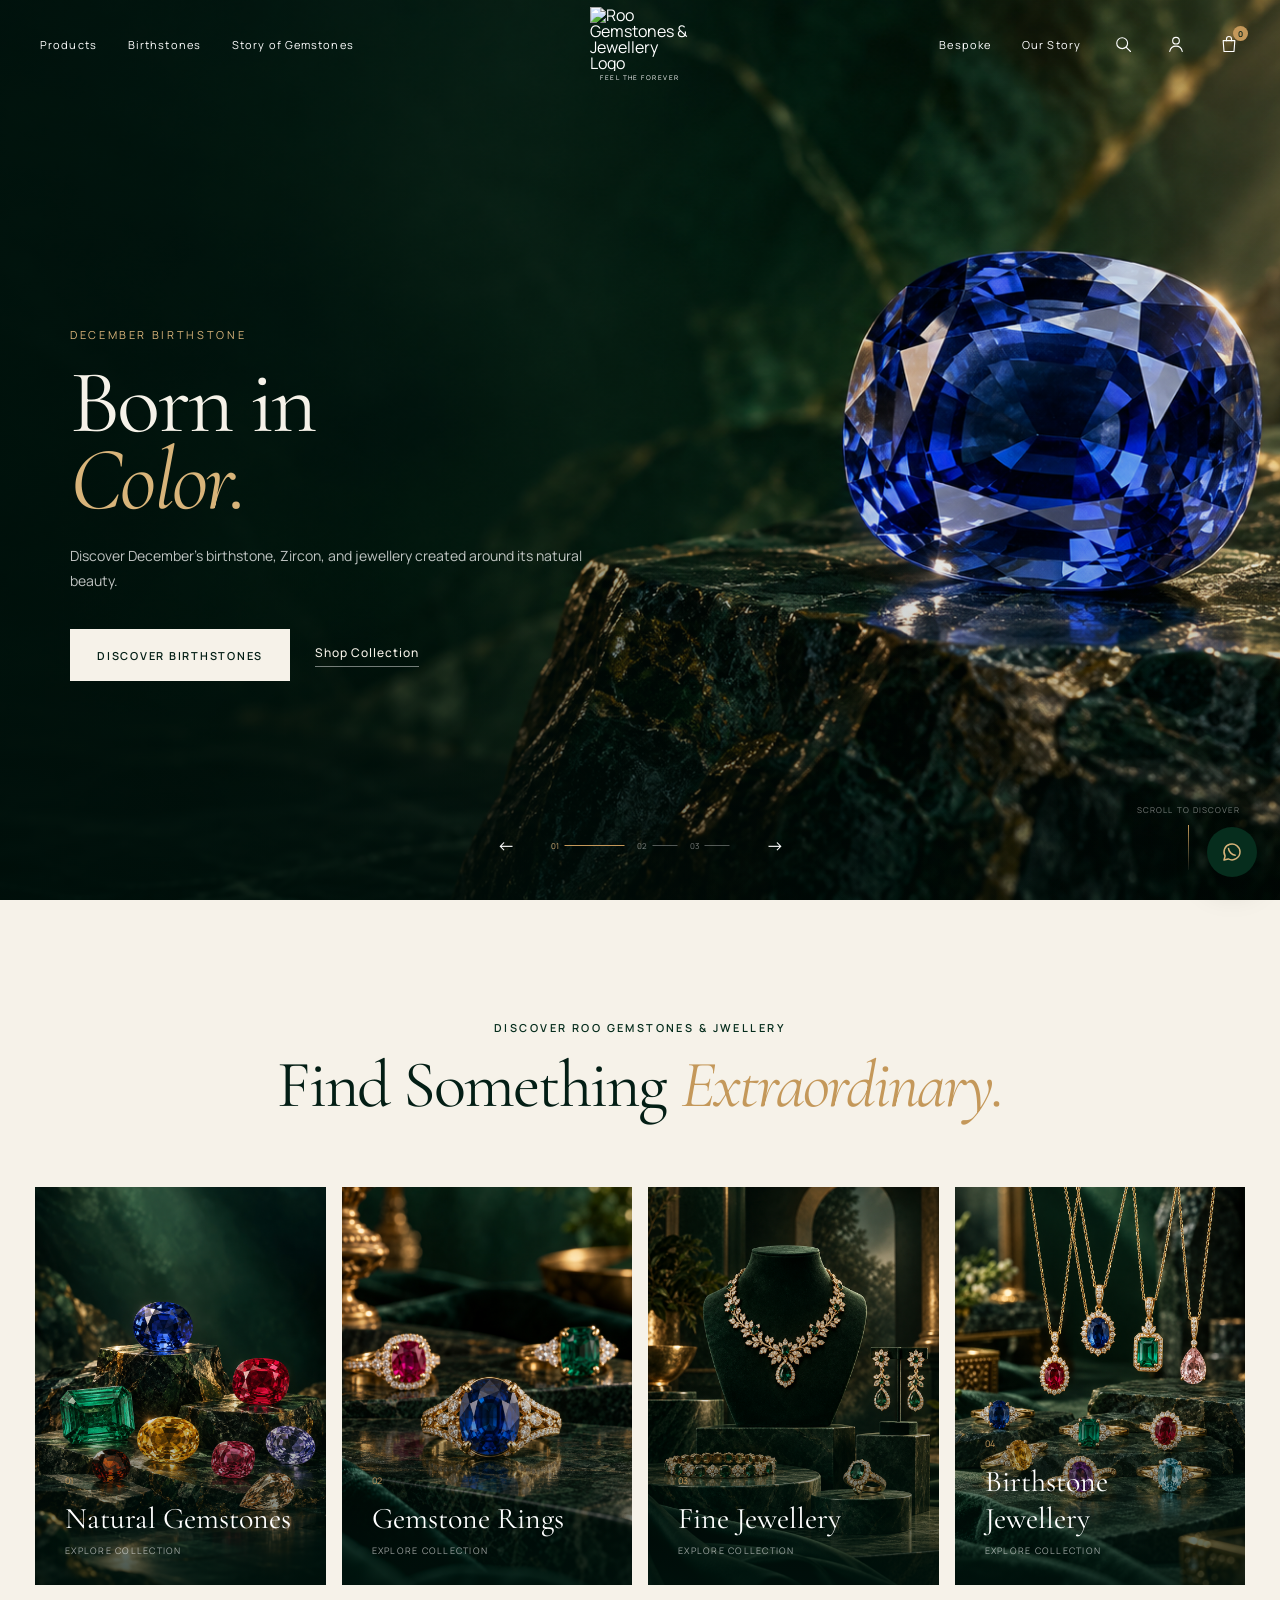
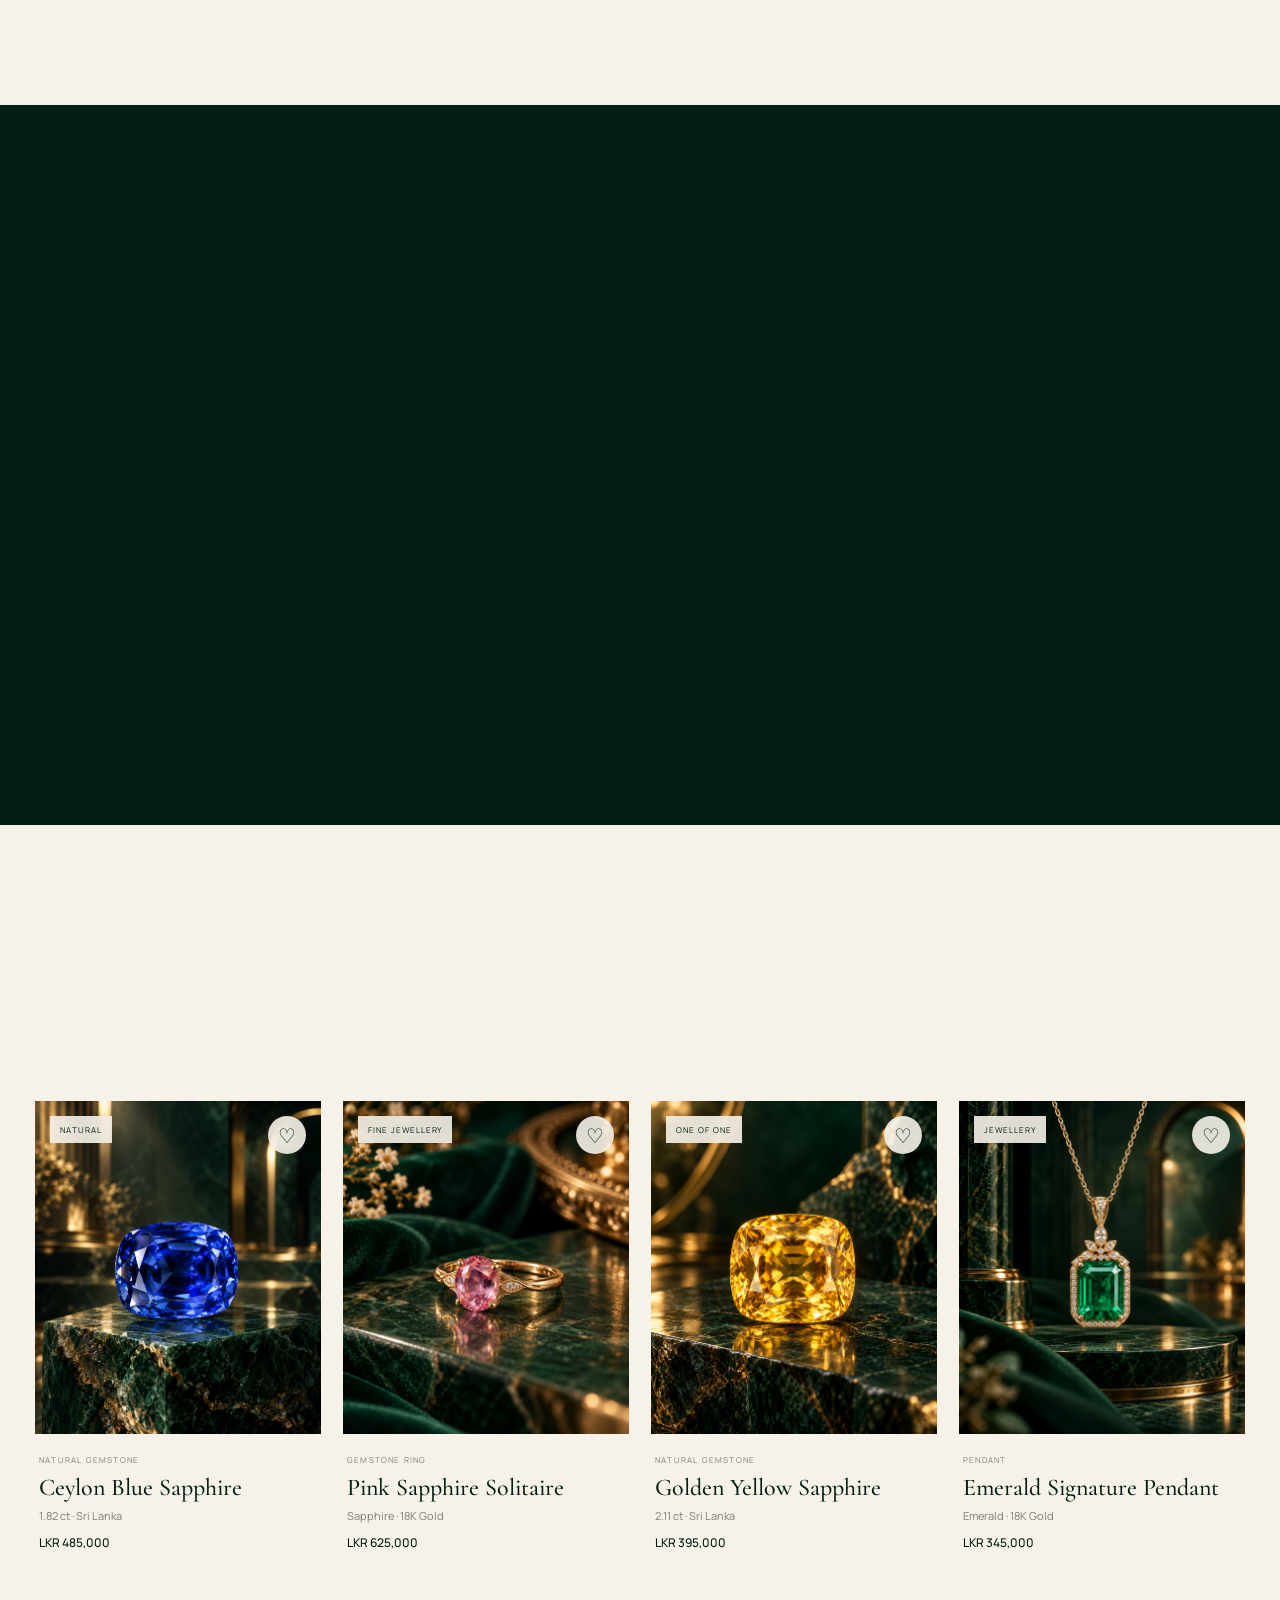
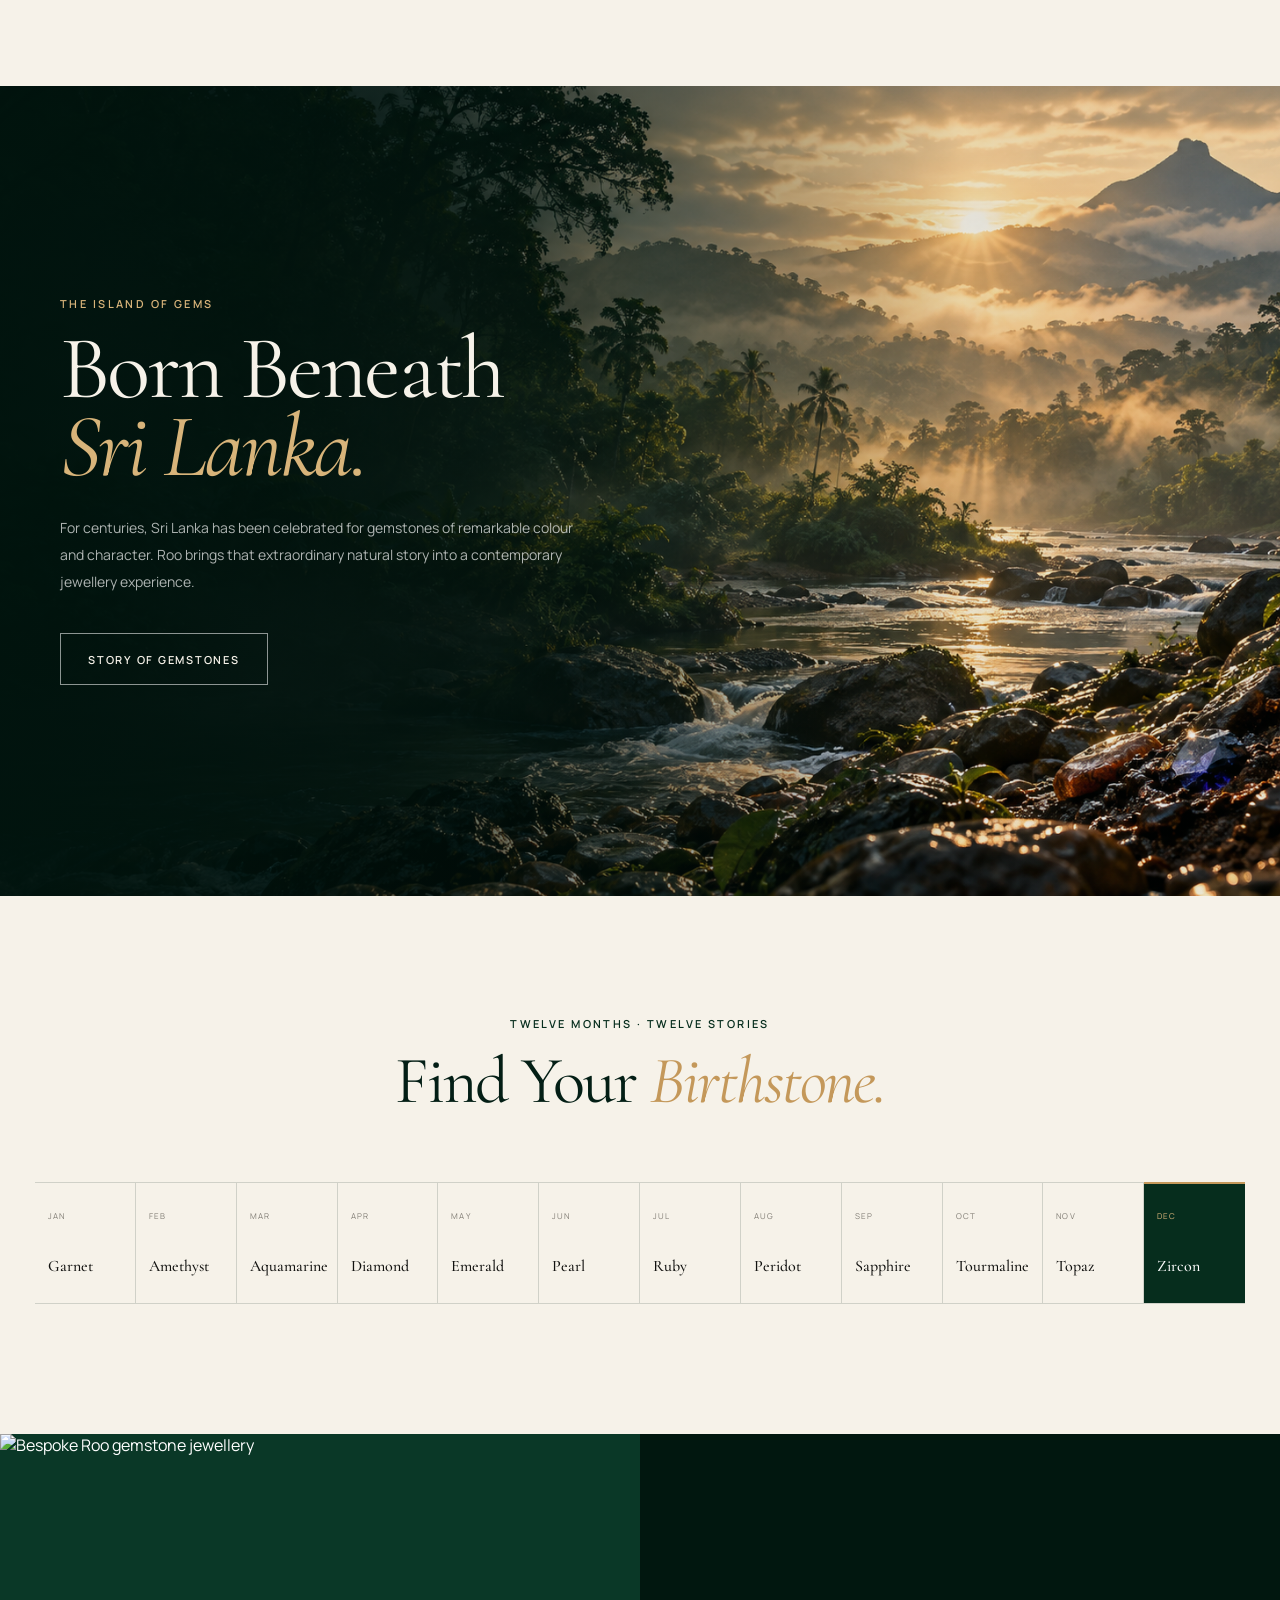
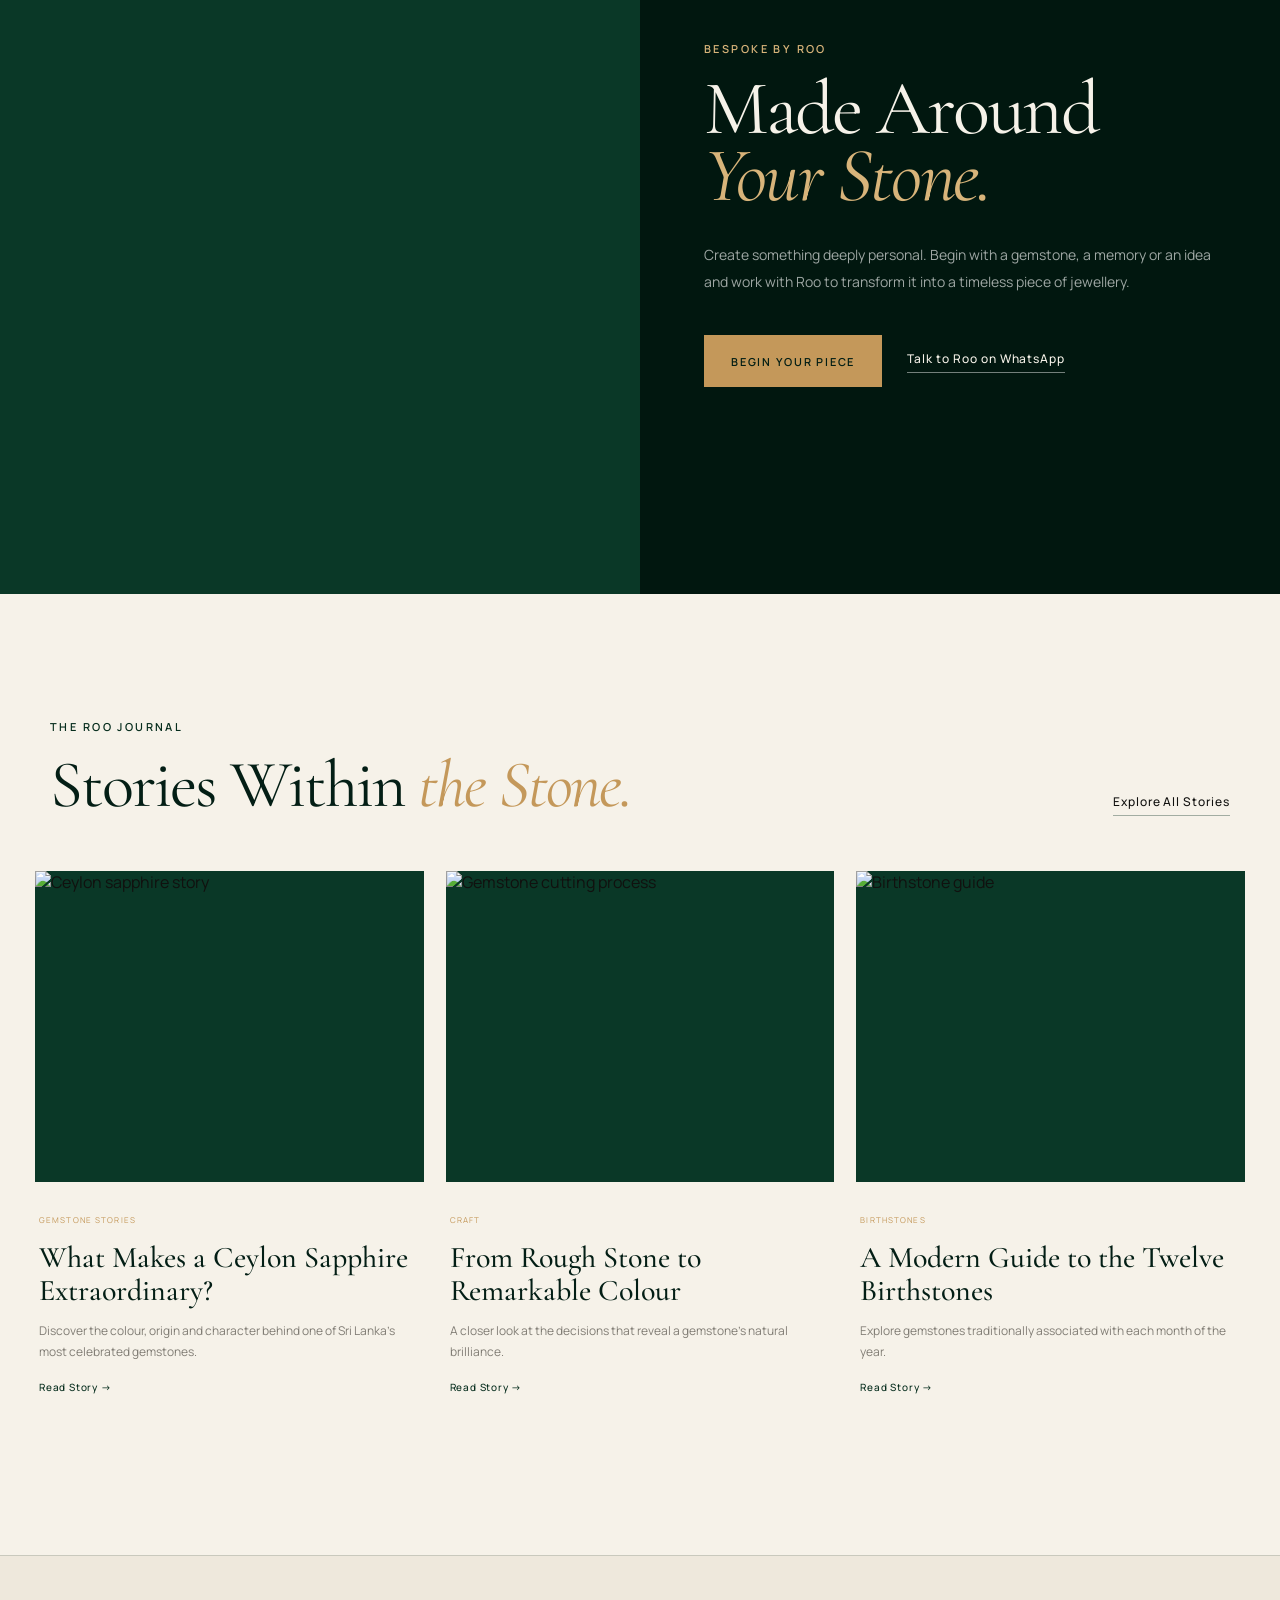
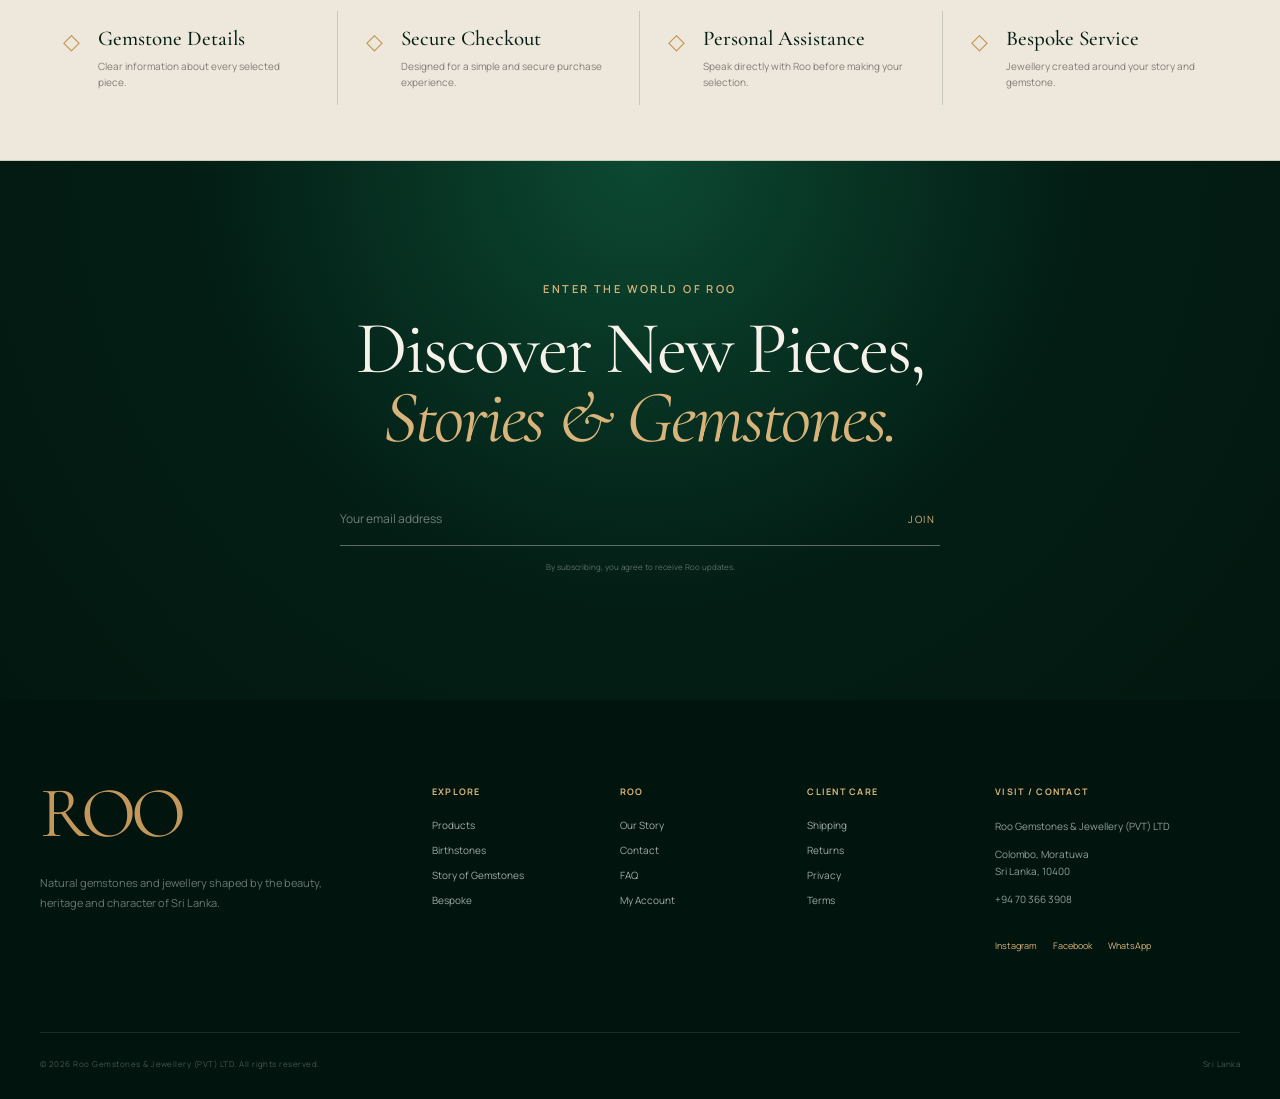
==== index.html @ 8b864053 "Add files via upload" ====
<!DOCTYPE html>
<html lang="en">
<head>
    <meta charset="UTF-8">

    <meta name="viewport" content="width=device-width, initial-scale=1.0, viewport-fit=cover" >

    <meta name="description" content="Roo Gemstones & Jewellery — Discover natural Sri Lankan gemstones, fine jewellery, birthstone jewellery and bespoke creations." >

    <title>Roo Gemstones & Jewellery</title>

    <!-- Google Fonts -->
    <link rel="preconnect" href="https://fonts.googleapis.com">
    <link rel="preconnect" href="https://fonts.gstatic.com" crossorigin>

    <link href="https://fonts.googleapis.com/css2?family=Cormorant+Garamond:wght@400;500;600&family=Manrope:wght@300;400;500;600&display=swap" rel="stylesheet" >

    <link rel="stylesheet" href="style.css">
</head>



<body>

<!-- =========================================================
     CINEMATIC ENTRY
========================================================= -->

<div class="intro-loader" id="introLoader">
    <div class="intro-loader__inner">

        <div class="intro-diamond" aria-hidden="true">
            
            <svg viewBox="0 0 120 90">
                <path d="M20 28 L35 10 H85 L100 28 L60 78 Z"></path>
                <path d="M20 28 H100"></path>
                <path d="M35 10 L48 28 L60 78"></path>
                <path d="M85 10 L72 28 L60 78"></path>
            </svg>
        </div>

        <div class="intro-image">
            <img src="assets/logo/Logo_1.png" alt="intro-image">
        </div>

        <div class="intro-company">
            FEEL THE FOREVER
        </div>

    </div>
</div>


<!-- =========================================================
     HEADER / NAVIGATION
========================================================= -->

<header class="site-header" id="siteHeader">

    <div class="header-container">

        <!-- Mobile Menu -->
        <button
            class="menu-toggle"
            id="menuToggle"
            type="button"
            aria-label="Open navigation menu"
            aria-expanded="false"
        >
            <span></span>
            <span></span>
        </button>


        <!-- Desktop Left Navigation -->
        <nav class="desktop-nav desktop-nav--left" aria-label="Primary navigation">
            <a href="products.html">Products</a>
            <a href="birthstones.html">Birthstones</a>
            <a href="gemstone-stories.html">Story of Gemstones</a>
        </nav>


        <!-- Logo -->
        <a
            href="index.html"
            class="brand-logo"
            aria-label="Roo Gemstones & Jewellery Home"
        >            
            <img
                class="brand-logo__main"
                src="assets/logo/Logo_1.png"
                alt="Roo Gemstones & Jewellery Logo"
                class="brand-logo__image"
            >   

            <span class="brand-logo__sub">FEEL THE FOREVER</span>
        </a>


        <!-- Desktop Right Navigation -->
        <nav class="desktop-nav desktop-nav--right">
            <a href="bespoke.html">Bespoke</a>
            <a href="our-story.html">Our Story</a>

            <a
                href="search.html"
                class="nav-icon"
                aria-label="Search"
            >
                <svg viewBox="0 0 24 24">
                    <circle cx="11" cy="11" r="6.5"></circle>
                    <path d="M16 16L21 21"></path>
                </svg>
            </a>

            <a
                href="account.html"
                class="nav-icon"
                aria-label="My account"
            >
                <svg viewBox="0 0 24 24">
                    <circle cx="12" cy="8" r="4"></circle>
                    <path d="M4.5 21C5.3 16.8 8 14.5 12 14.5C16 14.5 18.7 16.8 19.5 21"></path>
                </svg>
            </a>

            <a
                href="cart.html"
                class="nav-icon nav-cart"
                aria-label="Shopping bag"
            >
                <svg viewBox="0 0 24 24">
                    <path d="M5 8H19L18 21H6L5 8Z"></path>
                    <path d="M9 8V6C9 4.3 10.3 3 12 3C13.7 3 15 4.3 15 6V8"></path>
                </svg>

                <span class="cart-count">0</span>
            </a>
        </nav>


        <!-- Mobile icons -->
        <div class="mobile-actions">

            <a
                href="account.html"
                class="nav-icon"
                aria-label="Account"
            >
                <svg viewBox="0 0 24 24">
                    <circle cx="12" cy="8" r="4"></circle>
                    <path d="M4.5 21C5.3 16.8 8 14.5 12 14.5C16 14.5 18.7 16.8 19.5 21"></path>
                </svg>
            </a>

            <a
                href="cart.html"
                class="nav-icon nav-cart"
                aria-label="Shopping bag"
            >
                <svg viewBox="0 0 24 24">
                    <path d="M5 8H19L18 21H6L5 8Z"></path>
                    <path d="M9 8V6C9 4.3 10.3 3 12 3C13.7 3 15 4.3 15 6V8"></path>
                </svg>

                <span class="cart-count">0</span>
            </a>

        </div>

    </div>

</header>


<!-- =========================================================
     MOBILE FULL SCREEN MENU
========================================================= -->

<div class="mobile-menu" id="mobileMenu">

    <div class="mobile-menu__background"></div>

    <div class="mobile-menu__content">

        <nav class="mobile-menu__nav">

            <a href="products.html">
                <span>01</span>
                Products
            </a>

            <a href="birthstones.html">
                <span>02</span>
                Birthstones
            </a>

            <a href="gemstone-stories.html">
                <span>03</span>
                Story of Gemstones
            </a>

            <a href="bespoke.html">
                <span>04</span>
                Bespoke
            </a>

            <a href="our-story.html">
                <span>05</span>
                Our Story
            </a>

        </nav>


        <div class="mobile-menu__secondary">

            <a href="account.html">My Account</a>
            <a href="wishlist.html">Wishlist</a>
            <a href="contact.html">Contact</a>

        </div>


        <div class="mobile-menu__social">

            <a href="#" target="_blank">Instagram</a>
            <a href="#" target="_blank">Facebook</a>
            <a href="#" target="_blank">WhatsApp</a>

        </div>

    </div>

</div>


<main>


<!-- =========================================================
     HERO
========================================================= -->

<section class="hero" id="hero">

    <div class="hero-slider" id="heroSlider">


        <!-- Slide 1 -->
        <article class="hero-slide active">
            <div class="hero-media">
                <picture>
                    <source
                        media="(max-width: 768px)"
                        srcset="assets/hero/slide_1_mobile.png"
                    >
                    <img
                        src="assets/hero/slide_1.png"
                        alt="October birthstone luxury jewellery"
                    >
                </picture>
                <div class="hero-overlay"></div>
            </div>

            <div class="hero-content">
                <p class="hero-eyebrow">
                    <span id="heroBirthMonth">October</span>
                    Birthstone
                </p>
                <h1>
                    Born in
                    <em>Color.</em>
                </h1>
                <p class="hero-description" id="heroBirthDescription">
                    Discover the extraordinary character of October's
                    birthstones and jewellery created around their natural beauty.
                </p>
                <div class="hero-actions">
                    <a
                        href="birthstones.html"
                        class="button button--light"
                    >
                        Discover Birthstones
                    </a>
                    <a
                        href="products.html"
                        class="text-link text-link--light"
                    >
                        Shop Collection
                    </a>
                </div>
            </div>
        </article>


        <!-- Slide 2 -->
        <article class="hero-slide">

            <div class="hero-media">

                <picture>
                    <source
                        media="(max-width: 768px)"
                        srcset="assets/hero/slide_2_mobile.png"
                    >

                    <img
                        src="assets/hero/slide_2.png"
                        alt="Natural Sri Lankan gemstones"
                    >
                </picture>

                <div class="hero-overlay"></div>

            </div>


            <div class="hero-content">

                <p class="hero-eyebrow">
                    From the Island of Gems
                </p>

                <h2>
                    Ceylon's
                    <em>Natural Treasures.</em>
                </h2>

                <p class="hero-description">
                    Explore gemstones selected for beauty,
                    character and the extraordinary story held within each stone.
                </p>

                <div class="hero-actions">

                    <a
                        href="products.html"
                        class="button button--light"
                    >
                        Explore Gemstones
                    </a>

                    <a
                        href="gemstone-stories.html"
                        class="text-link text-link--light"
                    >
                        Discover Their Story
                    </a>

                </div>

            </div>

        </article>


        <!-- Slide 3 -->
        <article class="hero-slide">

            <div class="hero-media">

                <picture>
                    <source
                        media="(max-width: 768px)"
                        srcset="assets/hero/slide_3_mobile.png"
                    >

                    <img
                        src="assets/hero/slide_3.png"
                        alt="Luxury handcrafted gemstone jewellery"
                    >
                </picture>

                <div class="hero-overlay"></div>

            </div>


            <div class="hero-content">

                <p class="hero-eyebrow">
                    Crafted Around the Stone
                </p>

                <h2>
                    Jewellery With
                    <em>a Story.</em>
                </h2>

                <p class="hero-description">
                    Timeless jewellery created to celebrate
                    individuality, emotion and the natural beauty of gemstones.
                </p>

                <div class="hero-actions">

                    <a
                        href="products.html"
                        class="button button--light"
                    >
                        Explore Jewellery
                    </a>

                    <a
                        href="bespoke.html"
                        class="text-link text-link--light"
                    >
                        Bespoke by Roo
                    </a>

                </div>

            </div>

        </article>

    </div>


    <!-- Hero controls -->

    <div class="hero-controls">

        <button
            class="hero-arrow hero-arrow--prev"
            id="heroPrev"
            aria-label="Previous slide"
        >
            ←
        </button>


        <div class="hero-pagination">

            <button class="hero-dot active" data-slide="0">
                <span>01</span>
                <i></i>
            </button>

            <button class="hero-dot" data-slide="1">
                <span>02</span>
                <i></i>
            </button>

            <button class="hero-dot" data-slide="2">
                <span>03</span>
                <i></i>
            </button>

        </div>


        <button
            class="hero-arrow hero-arrow--next"
            id="heroNext"
            aria-label="Next slide"
        >
            →
        </button>

    </div>


    <div class="hero-scroll">
        <span>Scroll to discover</span>
        <div></div>
    </div>

</section>



<!-- =========================================================
     SHOP CATEGORIES
========================================================= -->

<section class="category-section section-light">

    <div class="section-header reveal">

        <p class="eyebrow">Discover Roo Gemstones & Jwellery</p>

        <h2>
            Find Something
            <em>Extraordinary.</em>
        </h2>

    </div>

    <div class="category-grid">
        <a
            href="products.html?category=gemstones"
            class="category-card reveal"
        >
            <div class="category-card__image">
                <img
                    src="assets/collections/natural_gemstones.png"
                    alt="Natural gemstones"
                    loading="lazy"
                >
            </div>

            <div class="category-card__content">
                <span>01</span>
                <h3>Natural Gemstones</h3>
                <p>Explore Collection</p>
            </div>
        </a>


        <a
            href="products.html?category=rings"
            class="category-card reveal"
        >
            <div class="category-card__image">
                <img
                    src="assets/collections/gemstone_rings.png"
                    alt="Gemstone rings"
                    loading="lazy"
                >
            </div>

            <div class="category-card__content">
                <span>02</span>
                <h3>Gemstone Rings</h3>
                <p>Explore Collection</p>
            </div>
        </a>


        <a
            href="products.html?category=necklaces"
            class="category-card reveal"
        >
            <div class="category-card__image">
                <img
                    src="assets/collections/gemstone_necklances.png"
                    alt="Gemstone necklaces"
                    loading="lazy"
                >
            </div>

            <div class="category-card__content">
                <span>03</span>
                <h3>Fine Jewellery</h3>
                <p>Explore Collection</p>
            </div>
        </a>


        <a
            href="products.html?category=birthstones"
            class="category-card reveal"
        >
            <div class="category-card__image">
                <img
                    src="assets/collections/birthstones.png"
                    alt="Birthstone jewellery"
                    loading="lazy"
                >
            </div>

            <div class="category-card__content">
                <span>04</span>
                <h3>Birthstone Jewellery</h3>
                <p>Explore Collection</p>
            </div>
        </a>

    </div>

</section>



<!-- =========================================================
     BIRTHSTONE OF THE MONTH
========================================================= -->

<section class="birthstone-feature">

    <div class="birthstone-feature__visual reveal">

        <div class="birthstone-glow"></div>

        <img
            id="birthstoneImage"
            src="assets/birthstones/october-tourmaline.png"
            alt="Birthstone of the month"
            loading="lazy"
        >

        <span class="birthstone-number">
            <span id="birthMonthNumber">10</span> / 12
        </span>

    </div>


    <div class="birthstone-feature__content reveal">

        <p class="eyebrow eyebrow--gold">
            Birthstone of the Month
        </p>

        <p
            class="birthstone-month"
            id="birthstoneMonth"
        >
            October
        </p>

        <h2 id="birthstoneName">
            Tourmaline
        </h2>

        <p
            class="birthstone-copy"
            id="birthstoneDescription"
        >
            Known for an extraordinary range of colour,
            tourmaline is a gemstone filled with individuality,
            depth and natural character.
        </p>


        <div class="birthstone-details">

            <div>
                <span>Month</span>
                <strong id="birthDetailMonth">October</strong>
            </div>

            <div>
                <span>Gemstone</span>
                <strong id="birthDetailStone">Tourmaline</strong>
            </div>

            <div>
                <span>Discover</span>
                <strong>Natural Beauty</strong>
            </div>

        </div>


        <a
            href="birthstones.html"
            class="button button--gold"
        >
            Discover the Birthstone
        </a>

    </div>

</section>



<!-- =========================================================
     FEATURED PRODUCTS
========================================================= -->

<section class="products-section section-light">

    <div class="section-heading-row reveal">

        <div>
            <p class="eyebrow">Selected by Roo</p>

            <h2>
                Remarkable
                <em>Pieces.</em>
            </h2>
        </div>

        <a href="products.html" class="text-link">
            View All Products
        </a>

    </div>


    <div class="product-grid">


        <article class="product-card reveal">

            <a href="product.html?id=001" class="product-card__image">

                <img
                    src="assets/products/blue-sapphire.png"
                    alt="Natural Ceylon blue sapphire"
                    loading="lazy"
                >

                <span class="product-badge">
                    Natural
                </span>

                <button
                    class="wishlist-button"
                    aria-label="Add to wishlist"
                    type="button"
                >
                    ♡
                </button>

            </a>

            <div class="product-card__info">

                <p class="product-category">
                    Natural Gemstone
                </p>

                <h3>
                    Ceylon Blue Sapphire
                </h3>

                <p class="product-meta">
                    1.82 ct · Sri Lanka
                </p>

                <p class="product-price">
                    LKR 485,000
                </p>

            </div>

        </article>


        <article class="product-card reveal">

            <a href="product.html?id=002" class="product-card__image">

                <img
                    src="assets/products/pink-sapphire-ring.png"
                    alt="Pink sapphire ring"
                    loading="lazy"
                >

                <span class="product-badge">
                    Fine Jewellery
                </span>

                <button
                    class="wishlist-button"
                    aria-label="Add to wishlist"
                    type="button"
                >
                    ♡
                </button>

            </a>

            <div class="product-card__info">

                <p class="product-category">
                    Gemstone Ring
                </p>

                <h3>
                    Pink Sapphire Solitaire
                </h3>

                <p class="product-meta">
                    Sapphire · 18K Gold
                </p>

                <p class="product-price">
                    LKR 625,000
                </p>

            </div>

        </article>


        <article class="product-card reveal">

            <a href="product.html?id=003" class="product-card__image">

                <img
                    src="assets/products/yellow-sapphire.png"
                    alt="Yellow sapphire"
                    loading="lazy"
                >

                <span class="product-badge">
                    One of One
                </span>

                <button
                    class="wishlist-button"
                    aria-label="Add to wishlist"
                    type="button"
                >
                    ♡
                </button>

            </a>

            <div class="product-card__info">

                <p class="product-category">
                    Natural Gemstone
                </p>

                <h3>
                    Golden Yellow Sapphire
                </h3>

                <p class="product-meta">
                    2.11 ct · Sri Lanka
                </p>

                <p class="product-price">
                    LKR 395,000
                </p>

            </div>

        </article>


        <article class="product-card reveal">

            <a href="product.html?id=004" class="product-card__image">

                <img
                    src="assets/products/emerald-pendant.png"
                    alt="Emerald pendant"
                    loading="lazy"
                >

                <span class="product-badge">
                    Jewellery
                </span>

                <button
                    class="wishlist-button"
                    aria-label="Add to wishlist"
                    type="button"
                >
                    ♡
                </button>

            </a>

            <div class="product-card__info">

                <p class="product-category">
                    Pendant
                </p>

                <h3>
                    Emerald Signature Pendant
                </h3>

                <p class="product-meta">
                    Emerald · 18K Gold
                </p>

                <p class="product-price">
                    LKR 345,000
                </p>

            </div>

        </article>

    </div>

</section>



<!-- =========================================================
     CEYLON STORY
========================================================= -->

<section class="ceylon-story">

    <div class="ceylon-story__background">

        <img
            src="assets/stories/ceylon-gemstone-story.png"
            alt=""
            loading="lazy"
        >

    </div>


    <div class="ceylon-story__overlay"></div>


    <div class="ceylon-story__content reveal">

        <p class="eyebrow eyebrow--gold">
            The Island of Gems
        </p>

        <h2>
            Born Beneath
            <br>
            <em>Sri Lanka.</em>
        </h2>

        <p>
            For centuries, Sri Lanka has been celebrated
            for gemstones of remarkable colour and character.
            Roo brings that extraordinary natural story into a
            contemporary jewellery experience.
        </p>

        <a
            href="gemstone-stories.html"
            class="button button--outline-light"
        >
            Story of Gemstones
        </a>

    </div>

</section>



<!-- =========================================================
     BIRTHSTONE EXPLORER
========================================================= -->

<section class="birthstone-explorer section-light">

    <div class="section-header reveal">

        <p class="eyebrow">
            Twelve Months · Twelve Stories
        </p>

        <h2>
            Find Your
            <em>Birthstone.</em>
        </h2>

    </div>


    <div class="months-track" id="monthsTrack">

        <a href="birthstones.html?month=january" data-month="0">
            <span>JAN</span>
            <strong>Garnet</strong>
        </a>

        <a href="birthstones.html?month=february" data-month="1">
            <span>FEB</span>
            <strong>Amethyst</strong>
        </a>

        <a href="birthstones.html?month=march" data-month="2">
            <span>MAR</span>
            <strong>Aquamarine</strong>
        </a>

        <a href="birthstones.html?month=april" data-month="3">
            <span>APR</span>
            <strong>Diamond</strong>
        </a>

        <a href="birthstones.html?month=may" data-month="4">
            <span>MAY</span>
            <strong>Emerald</strong>
        </a>

        <a href="birthstones.html?month=june" data-month="5">
            <span>JUN</span>
            <strong>Pearl</strong>
        </a>

        <a href="birthstones.html?month=july" data-month="6">
            <span>JUL</span>
            <strong>Ruby</strong>
        </a>

        <a href="birthstones.html?month=august" data-month="7">
            <span>AUG</span>
            <strong>Peridot</strong>
        </a>

        <a href="birthstones.html?month=september" data-month="8">
            <span>SEP</span>
            <strong>Sapphire</strong>
        </a>

        <a href="birthstones.html?month=october" data-month="9">
            <span>OCT</span>
            <strong>Tourmaline</strong>
        </a>

        <a href="birthstones.html?month=november" data-month="10">
            <span>NOV</span>
            <strong>Topaz</strong>
        </a>

        <a href="birthstones.html?month=december" data-month="11">
            <span>DEC</span>
            <strong>Zircon</strong>
        </a>

    </div>

</section>



<!-- =========================================================
     BESPOKE
========================================================= -->

<section class="bespoke-section">

    <div class="bespoke-image reveal">

        <img
            src="assets/bespoke/bespoke-jewellery.webp"
            alt="Bespoke Roo gemstone jewellery"
            loading="lazy"
        >

    </div>


    <div class="bespoke-content reveal">

        <p class="eyebrow eyebrow--gold">
            Bespoke by Roo
        </p>

        <h2>
            Made Around
            <em>Your Stone.</em>
        </h2>

        <p>
            Create something deeply personal. Begin with
            a gemstone, a memory or an idea and work with Roo
            to transform it into a timeless piece of jewellery.
        </p>

        <div class="bespoke-actions">

            <a
                href="bespoke.html"
                class="button button--gold"
            >
                Begin Your Piece
            </a>

            <a
                href="https://wa.me/94703663908"
                target="_blank"
                rel="noopener noreferrer"
                class="text-link text-link--light"
            >
                Talk to Roo on WhatsApp
            </a>

        </div>

    </div>

</section>



<!-- =========================================================
     JOURNAL
========================================================= -->

<section class="journal-section section-light">

    <div class="section-heading-row reveal">

        <div>

            <p class="eyebrow">
                The Roo Journal
            </p>

            <h2>
                Stories Within
                <em>the Stone.</em>
            </h2>

        </div>

        <a
            href="gemstone-stories.html"
            class="text-link"
        >
            Explore All Stories
        </a>

    </div>


    <div class="journal-grid">

        <article class="journal-card reveal">

            <a href="story.html?id=001">

                <div class="journal-card__image">

                    <img
                        src="assets/stories/sapphire-story.webp"
                        alt="Ceylon sapphire story"
                        loading="lazy"
                    >

                </div>

                <div class="journal-card__body">

                    <span>Gemstone Stories</span>

                    <h3>
                        What Makes a Ceylon Sapphire Extraordinary?
                    </h3>

                    <p>
                        Discover the colour, origin and character
                        behind one of Sri Lanka's most celebrated gemstones.
                    </p>

                    <strong>Read Story →</strong>

                </div>

            </a>

        </article>


        <article class="journal-card reveal">

            <a href="story.html?id=002">

                <div class="journal-card__image">

                    <img
                        src="assets/stories/gem-cutting.webp"
                        alt="Gemstone cutting process"
                        loading="lazy"
                    >

                </div>

                <div class="journal-card__body">

                    <span>Craft</span>

                    <h3>
                        From Rough Stone to Remarkable Colour
                    </h3>

                    <p>
                        A closer look at the decisions that reveal
                        a gemstone's natural brilliance.
                    </p>

                    <strong>Read Story →</strong>

                </div>

            </a>

        </article>


        <article class="journal-card reveal">

            <a href="story.html?id=003">

                <div class="journal-card__image">

                    <img
                        src="assets/stories/birthstone-guide.webp"
                        alt="Birthstone guide"
                        loading="lazy"
                    >

                </div>

                <div class="journal-card__body">

                    <span>Birthstones</span>

                    <h3>
                        A Modern Guide to the Twelve Birthstones
                    </h3>

                    <p>
                        Explore gemstones traditionally associated
                        with each month of the year.
                    </p>

                    <strong>Read Story →</strong>

                </div>

            </a>

        </article>

    </div>

</section>



<!-- =========================================================
     CLIENT CARE
========================================================= -->

<section class="service-strip">

    <div class="service-item reveal">

        <span>◇</span>

        <div>
            <h3>Gemstone Details</h3>
            <p>
                Clear information about every selected piece.
            </p>
        </div>

    </div>


    <div class="service-item reveal">

        <span>◇</span>

        <div>
            <h3>Secure Checkout</h3>
            <p>
                Designed for a simple and secure purchase experience.
            </p>
        </div>

    </div>


    <div class="service-item reveal">

        <span>◇</span>

        <div>
            <h3>Personal Assistance</h3>
            <p>
                Speak directly with Roo before making your selection.
            </p>
        </div>

    </div>


    <div class="service-item reveal">

        <span>◇</span>

        <div>
            <h3>Bespoke Service</h3>
            <p>
                Jewellery created around your story and gemstone.
            </p>
        </div>

    </div>

</section>



<!-- =========================================================
     NEWSLETTER
========================================================= -->

<section class="newsletter">

    <div class="newsletter-inner reveal">

        <p class="eyebrow eyebrow--gold">
            Enter the World of Roo
        </p>

        <h2>
            Discover New Pieces,
            <em>Stories &amp; Gemstones.</em>
        </h2>

        <form class="newsletter-form">

            <label class="sr-only" for="newsletterEmail">
                Email address
            </label>

            <input
                type="email"
                id="newsletterEmail"
                placeholder="Your email address"
                required
            >

            <button type="submit">
                Join
            </button>

        </form>

        <p class="newsletter-note">
            By subscribing, you agree to receive Roo updates.
        </p>

    </div>

</section>

</main>



<!-- =========================================================
     FOOTER
========================================================= -->

<footer class="site-footer">

    <div class="footer-top">

        <div class="footer-brand">

            <a href="index.html">
                <span class="footer-logo">
                    ROO
                </span>
            </a>

            <p>
                Natural gemstones and jewellery shaped by
                the beauty, heritage and character of Sri Lanka.
            </p>

        </div>


        <div class="footer-column">

            <h3>Explore</h3>

            <a href="products.html">
                Products
            </a>

            <a href="birthstones.html">
                Birthstones
            </a>

            <a href="gemstone-stories.html">
                Story of Gemstones
            </a>

            <a href="bespoke.html">
                Bespoke
            </a>

        </div>


        <div class="footer-column">

            <h3>Roo</h3>

            <a href="our-story.html">
                Our Story
            </a>

            <a href="contact.html">
                Contact
            </a>

            <a href="faq.html">
                FAQ
            </a>

            <a href="account.html">
                My Account
            </a>

        </div>


        <div class="footer-column">

            <h3>Client Care</h3>

            <a href="shipping.html">
                Shipping
            </a>

            <a href="returns.html">
                Returns
            </a>

            <a href="privacy.html">
                Privacy
            </a>

            <a href="terms.html">
                Terms
            </a>

        </div>


        <div class="footer-contact">

            <h3>Visit / Contact</h3>

            <p>
                Roo Gemstones &amp; Jewellery (PVT) LTD
            </p>

            <p>
                Colombo, Moratuwa
                <br>
                Sri Lanka, 10400
            </p>

            <a href="tel:+94703663908">
                +94 70 366 3908
            </a>


            <div class="footer-socials">

                <a href="#" target="_blank">
                    Instagram
                </a>

                <a href="#" target="_blank">
                    Facebook
                </a>

                <a
                    href="https://wa.me/94703663908"
                    target="_blank"
                >
                    WhatsApp
                </a>

            </div>

        </div>

    </div>


    <div class="footer-bottom">

        <p>
            © <span id="footerYear"></span>
            Roo Gemstones &amp; Jewellery (PVT) LTD.
            All rights reserved.
        </p>

        <p>
            Sri Lanka
        </p>

    </div>

</footer>



<!-- WhatsApp Floating Button -->

<a
    href="https://wa.me/94703663908"
    class="whatsapp-float"
    target="_blank"
    rel="noopener noreferrer"
    aria-label="Chat with Roo on WhatsApp"
>
    <svg viewBox="0 0 24 24">
        <path d="M20 11.8A8 8 0 0 1 8.2 18.9L4 20L5.1 16A8 8 0 1 1 20 11.8Z"></path>
        <path d="M8.5 8.4C8.7 11.8 11.7 14.7 15.2 15.2"></path>
    </svg>
</a>


<script src="script.js"></script>

</body>
</html>
---- style.css ----
/* =========================================================
   ROOT
========================================================= */

:root {
    --emerald: #062d1d;
    --emerald-dark: #031e15;
    --emerald-black: #01170f;

    --gold: #c4985a;
    --gold-soft: #d8b47a;

    --ivory: #f6f2e9;
    --ivory-dark: #ebe4d7;

    --white: #ffffff;
    --black: #11110f;

    --grey: #817d75;
    --border: rgba(10, 40, 28, 0.16);

    --font-serif: "Cormorant Garamond", serif;
    --font-sans: "Manrope", sans-serif;

    --header-height: 88px;

    --container: 1440px;

    --ease-luxury: cubic-bezier(.22, 1, .36, 1);
}


/* =========================================================
   RESET
========================================================= */

*,
*::before,
*::after {
    box-sizing: border-box;
}

html {
    scroll-behavior: smooth;
}

body {
    margin: 0;
    background: var(--ivory);
    color: var(--black);
    font-family: var(--font-sans);
    font-weight: 400;
    overflow-x: hidden;
}

body.menu-open {
    overflow: hidden;
}

img {
    width: 100%;
    display: block;
}

button,
input,
textarea,
select {
    font: inherit;
}

button {
    border: 0;
}

a {
    color: inherit;
    text-decoration: none;
}

::selection {
    background: var(--gold);
    color: var(--emerald-dark);
}


/* =========================================================
   ACCESSIBILITY
========================================================= */

.sr-only {
    position: absolute;
    width: 1px;
    height: 1px;
    padding: 0;
    margin: -1px;
    overflow: hidden;
    clip: rect(0, 0, 0, 0);
    white-space: nowrap;
    border: 0;
}


/* =========================================================
   TYPOGRAPHY
========================================================= */

h1,
h2,
h3,
p {
    margin-top: 0;
}

h1,
h2 {
    font-family: var(--font-serif);
    font-weight: 400;
    letter-spacing: -0.03em;
}

h1 em,
h2 em {
    font-weight: 400;
    font-style: italic;
}

.eyebrow {
    margin-bottom: 18px;
    font-size: 11px;
    line-height: 1.4;
    letter-spacing: .22em;
    text-transform: uppercase;
    font-weight: 600;
    color: var(--emerald);
}

.eyebrow--gold {
    color: var(--gold-soft);
}


/* =========================================================
   BUTTONS
========================================================= */

.button {
    display: inline-flex;
    align-items: center;
    justify-content: center;

    min-height: 52px;

    padding: 0 27px;

    font-size: 11px;
    letter-spacing: .16em;
    text-transform: uppercase;
    font-weight: 600;

    transition:
        background .35s ease,
        color .35s ease,
        border-color .35s ease,
        transform .35s var(--ease-luxury);
}

.button:hover {
    transform: translateY(-2px);
}

.button--light {
    background: var(--ivory);
    color: var(--emerald-dark);
}

.button--light:hover {
    background: var(--white);
}

.button--gold {
    background: var(--gold);
    color: var(--emerald-dark);
}

.button--gold:hover {
    background: var(--gold-soft);
}

.button--outline-light {
    color: var(--ivory);
    border: 1px solid rgba(255, 255, 255, .55);
}

.button--outline-light:hover {
    background: var(--ivory);
    color: var(--emerald-dark);
}


/* =========================================================
   TEXT LINKS
========================================================= */

.text-link {
    display: inline-flex;
    align-items: center;
    gap: 8px;

    padding-bottom: 5px;

    border-bottom: 1px solid rgba(6, 45, 29, .35);

    font-size: 12px;
    letter-spacing: .08em;
    font-weight: 500;

    transition:
        border-color .3s ease,
        opacity .3s ease;
}

.text-link:hover {
    border-color: var(--gold);
}

.text-link--light {
    color: var(--ivory);
    border-color: rgba(255,255,255,.45);
}


/* =========================================================
   CINEMATIC INTRO
========================================================= */

.intro-loader {
    position: fixed;
    inset: 0;

    z-index: 9999;

    display: flex;
    align-items: center;
    justify-content: center;

    background:
        radial-gradient(
            circle at center,
            #09452e 0%,
            #062d1d 36%,
            #021c13 100%
        );

    transition:
        opacity .8s var(--ease-luxury),
        visibility .8s ease;
}

.intro-loader.hide {
    opacity: 0;
    visibility: hidden;
    pointer-events: none;
}

.intro-loader__inner {
    text-align: center;
}

.intro-diamond {
    width: 54px;
    margin: 0 auto 18px;
}

.intro-diamond svg {
    fill: none;
    stroke: var(--gold);
    stroke-width: 2;
    stroke-linejoin: round;
}

.intro-diamond path {
    stroke-dasharray: 200;
    stroke-dashoffset: 200;

    animation: drawDiamond 1.15s ease forwards;
}

.intro-image {
    width: 300px;
    margin: 0 auto 18px;
}

.intro-company {
    margin-top: 16px;
    color: rgba(255,255,255,.63);
    font-size: 18px;
    letter-spacing: .34em;
    opacity: 0;
    animation:
        introFade .7s .9s ease forwards;
}

@keyframes drawDiamond {
    to {
        stroke-dashoffset: 0;
    }
}

@keyframes introFade {
    from {
        opacity: 0;
        transform: translateY(12px);
    }

    to {
        opacity: 1;
        transform: translateY(0);
    }
}


/* =========================================================
   HEADER
========================================================= */

.site-header {
    position: fixed;
    top: 0;
    left: 0;

    width: 100%;
    height: var(--header-height);

    z-index: 1000;

    color: white;

    transition:
        background .45s ease,
        height .45s ease,
        backdrop-filter .45s ease,
        box-shadow .45s ease;
}

.site-header.scrolled {
    height: 72px;

    background:
        rgba(3, 30, 21, .9);

    backdrop-filter: blur(18px);

    box-shadow:
        0 1px 0 rgba(255,255,255,.07);
}

.header-container {
    position: relative;

    width: min(calc(100% - 80px), var(--container));
    height: 100%;

    margin: 0 auto;

    display: grid;
    grid-template-columns: 1fr auto 1fr;
    align-items: center;
}

.desktop-nav {
    display: flex;
    align-items: center;
    gap: 31px;
}

.desktop-nav--right {
    justify-content: flex-end;
}

.desktop-nav > a:not(.nav-icon) {
    position: relative;

    font-size: 11px;
    letter-spacing: .1em;

    white-space: nowrap;
}

.desktop-nav > a:not(.nav-icon)::after {
    content: "";

    position: absolute;
    left: 0;
    bottom: -8px;

    width: 0;
    height: 1px;

    background: var(--gold);

    transition:
        width .35s var(--ease-luxury);
}

.desktop-nav > a:hover::after {
    width: 100%;
}


/* Logo */

.brand-logo {
    display: flex;
    flex-direction: column;
    align-items: center;

    line-height: 1;
}

.brand-logo__main {
    width: 100px;
}

.brand-logo__sub {
    margin-top: 4px;

    font-size: 6.5px;
    letter-spacing: .23em;
}


/* Icons */

.nav-icon {
    position: relative;

    width: 22px;
    height: 22px;

    display: inline-flex;
    align-items: center;
    justify-content: center;
}

.nav-icon svg {
    width: 20px;
    height: 20px;

    fill: none;
    stroke: currentColor;
    stroke-width: 1.35;

    stroke-linecap: round;
    stroke-linejoin: round;
}

.cart-count {
    position: absolute;
    top: -7px;
    right: -8px;

    min-width: 15px;
    height: 15px;

    padding: 0 4px;

    display: flex;
    align-items: center;
    justify-content: center;

    border-radius: 999px;

    background: var(--gold);
    color: var(--emerald-dark);

    font-size: 8px;
    font-weight: 600;
}


/* Mobile */

.menu-toggle,
.mobile-actions {
    display: none;
}


/* =========================================================
   MOBILE MENU
========================================================= */

.mobile-menu {
    position: fixed;
    inset: 0;

    z-index: 900;

    visibility: hidden;
    pointer-events: none;
}

.mobile-menu.active {
    visibility: visible;
    pointer-events: auto;
}

.mobile-menu__background {
    position: absolute;
    inset: 0;

    background:
        radial-gradient(
            circle at 80% 20%,
            #0c4d35,
            var(--emerald-dark) 50%,
            #01150e
        );

    transform: translateY(-100%);

    transition:
        transform .75s var(--ease-luxury);
}

.mobile-menu.active .mobile-menu__background {
    transform: translateY(0);
}

.mobile-menu__content {
    position: relative;

    height: 100%;

    padding:
        calc(var(--header-height) + 55px)
        7vw
        45px;

    display: flex;
    flex-direction: column;

    color: var(--ivory);

    opacity: 0;
    transform: translateY(25px);

    transition:
        opacity .45s .25s ease,
        transform .65s .25s var(--ease-luxury);
}

.mobile-menu.active .mobile-menu__content {
    opacity: 1;
    transform: translateY(0);
}

.mobile-menu__nav {
    display: flex;
    flex-direction: column;
}

.mobile-menu__nav a {
    padding: 15px 0;

    border-bottom:
        1px solid rgba(255,255,255,.12);

    font-family: var(--font-serif);
    font-size: clamp(32px, 8vw, 58px);

    font-weight: 400;
}

.mobile-menu__nav a span {
    display: inline-block;

    width: 28px;

    margin-right: 12px;

    color: var(--gold);

    font-family: var(--font-sans);
    font-size: 9px;

    letter-spacing: .12em;
}

.mobile-menu__secondary {
    margin-top: 30px;

    display: flex;
    flex-wrap: wrap;
    gap: 16px 28px;
}

.mobile-menu__secondary a,
.mobile-menu__social a {
    font-size: 11px;
    letter-spacing: .08em;
}

.mobile-menu__social {
    margin-top: auto;

    display: flex;
    gap: 24px;

    color: rgba(255,255,255,.65);
}


/* =========================================================
   HERO
========================================================= */

.hero {
    position: relative;

    width: 100%;
    min-height: 100svh;

    background: var(--emerald-dark);
    color: white;

    overflow: hidden;
}

.hero-slider {
    position: relative;

    width: 100%;
    height: 100svh;
}

.hero-slide {
    position: absolute;
    inset: 0;

    opacity: 0;
    visibility: hidden;

    transition:
        opacity 1s var(--ease-luxury),
        visibility 1s ease;
}

.hero-slide.active {
    opacity: 1;
    visibility: visible;
}

.hero-media {
    position: absolute;
    inset: 0;

    overflow: hidden;
}

.hero-media picture,
.hero-media img {
    width: 100%;
    height: 100%;
}

.hero-media img {
    object-fit: cover;
    transform: scale(1.06);

    transition:
        transform 8s linear;
}

.hero-slide.active .hero-media img {
    transform: scale(1);
}

.hero-overlay {
    position: absolute;
    inset: 0;

    background:
        linear-gradient(
            90deg,
            rgba(0,16,11,.78) 0%,
            rgba(0,16,11,.42) 42%,
            rgba(0,16,11,.08) 70%
        ),
        linear-gradient(
            0deg,
            rgba(0,13,9,.48),
            transparent 40%
        );
}

.hero-content {
    position: relative;

    z-index: 2;

    width: min(calc(100% - 140px), var(--container));
    height: 100%;

    margin: 0 auto;

    padding-top: 12vh;

    display: flex;
    flex-direction: column;
    justify-content: center;

    align-items: flex-start;
}

.hero-eyebrow {
    margin-bottom: 22px;

    color: var(--gold-soft);

    font-size: 11px;
    letter-spacing: .24em;
    text-transform: uppercase;

    opacity: 0;
    transform: translateY(20px);
}

.hero-slide.active .hero-eyebrow {
    animation:
        heroReveal .8s .25s var(--ease-luxury) forwards;
}

.hero h1,
.hero h2 {
    max-width: 750px;

    margin-bottom: 25px;

    font-size: clamp(70px, 7vw, 125px);
    line-height: .86;

    color: var(--ivory);

    opacity: 0;
    transform: translateY(45px);
}

.hero-slide.active h1,
.hero-slide.active h2 {
    animation:
        heroReveal 1s .4s var(--ease-luxury) forwards;
}

.hero h1 em,
.hero h2 em {
    display: block;
    color: var(--gold-soft);
}

.hero-description {
    max-width: 530px;

    margin-bottom: 36px;

    font-size: 14px;
    line-height: 1.8;

    color: rgba(255,255,255,.75);

    opacity: 0;
    transform: translateY(25px);
}

.hero-slide.active .hero-description {
    animation:
        heroReveal .9s .55s var(--ease-luxury) forwards;
}

.hero-actions {
    display: flex;
    align-items: center;
    gap: 25px;

    opacity: 0;
    transform: translateY(20px);
}

.hero-slide.active .hero-actions {
    animation:
        heroReveal .9s .7s var(--ease-luxury) forwards;
}

@keyframes heroReveal {
    to {
        opacity: 1;
        transform: translateY(0);
    }
}


/* Hero Controls */

.hero-controls {
    position: absolute;
    z-index: 10;

    left: 50%;
    bottom: 35px;

    transform: translateX(-50%);

    display: flex;
    align-items: center;
    gap: 28px;
}

.hero-arrow {
    padding: 8px;

    color: white;
    background: transparent;

    font-size: 18px;

    cursor: pointer;

    transition:
        color .25s ease,
        transform .25s ease;
}

.hero-arrow:hover {
    color: var(--gold);
}

.hero-arrow--prev:hover {
    transform: translateX(-3px);
}

.hero-arrow--next:hover {
    transform: translateX(3px);
}

.hero-pagination {
    display: flex;
    align-items: center;
    gap: 12px;
}

.hero-dot {
    padding: 0;

    display: flex;
    align-items: center;
    gap: 6px;

    color: rgba(255,255,255,.48);
    background: transparent;

    cursor: pointer;

    transition:
        color .3s ease;
}

.hero-dot span {
    font-size: 8px;
}

.hero-dot i {
    display: block;

    width: 25px;
    height: 1px;

    background: rgba(255,255,255,.32);

    transition:
        width .4s var(--ease-luxury),
        background .3s ease;
}

.hero-dot.active {
    color: var(--gold-soft);
}

.hero-dot.active i {
    width: 60px;
    background: var(--gold);
}


/* Scroll */

.hero-scroll {
    position: absolute;
    z-index: 10;

    right: 40px;
    bottom: 30px;

    display: flex;
    flex-direction: column;
    align-items: center;
    gap: 10px;

    color: rgba(255,255,255,.45);

    font-size: 8px;
    letter-spacing: .13em;
    text-transform: uppercase;
}

.hero-scroll div {
    width: 1px;
    height: 45px;

    background:
        linear-gradient(
            to bottom,
            var(--gold),
            rgba(255,255,255,.05)
        );
}


/* =========================================================
   LIGHT SECTIONS
========================================================= */

.section-light {
    background: var(--ivory);
}


/* =========================================================
   SECTION HEADERS
========================================================= */

.section-header {
    width: min(calc(100% - 100px), 1240px);

    margin: 0 auto 70px;

    text-align: center;
}

.section-header h2,
.section-heading-row h2 {
    margin: 0;

    font-size: clamp(52px, 5.2vw, 84px);
    line-height: .95;

    color: var(--emerald-dark);
}

.section-header h2 em,
.section-heading-row h2 em {
    color: var(--gold);
}

.section-heading-row {
    width: min(calc(100% - 100px), var(--container));

    margin: 0 auto 55px;

    display: flex;
    align-items: flex-end;
    justify-content: space-between;
    gap: 40px;
}


/* =========================================================
   CATEGORY SECTION
========================================================= */

.category-section {
    padding: 120px 0;
}

.category-grid {
    width: min(calc(100% - 70px), var(--container));

    margin: auto;

    display: grid;
    grid-template-columns: repeat(4, 1fr);
    gap: 16px;
}

.category-card {
    position: relative;
    overflow: hidden;

    aspect-ratio: .73;

    background: var(--emerald-dark);
    color: white;
}

.category-card__image {
    position: absolute;
    inset: 0;
}

.category-card__image::after {
    content: "";

    position: absolute;
    inset: 0;

    background:
        linear-gradient(
            0deg,
            rgba(0,20,14,.75),
            transparent 55%
        );
}

.category-card img {
    height: 100%;
    object-fit: cover;

    transition:
        transform .9s var(--ease-luxury);
}

.category-card:hover img {
    transform: scale(1.045);
}

.category-card__content {
    position: absolute;
    z-index: 3;

    left: 30px;
    right: 30px;
    bottom: 28px;
}

.category-card__content span {
    color: var(--gold);
    font-size: 9px;
}

.category-card__content h3 {
    margin: 11px 0 7px;

    font-family: var(--font-serif);
    font-size: 30px;
    font-weight: 400;
}

.category-card__content p {
    margin: 0;

    font-size: 9px;
    letter-spacing: .14em;
    text-transform: uppercase;

    color: rgba(255,255,255,.6);
}


/* =========================================================
   BIRTHSTONE FEATURE
========================================================= */

.birthstone-feature {
    min-height: 720px;

    display: grid;
    grid-template-columns: 1.05fr .95fr;

    background: var(--emerald-dark);
    color: white;
}

.birthstone-feature__visual {
    position: relative;

    min-height: 650px;

    display: flex;
    align-items: center;
    justify-content: center;

    overflow: hidden;

    background:
        radial-gradient(
            circle at center,
            #12513b 0%,
            #062d1d 40%,
            #031e15 75%
        );
}

.birthstone-feature__visual img {
    position: relative;
    z-index: 2;

    width: min(58%, 500px);

    object-fit: contain;

    filter:
        drop-shadow(0 50px 70px rgba(0,0,0,.5));

    transition:
        transform .8s var(--ease-luxury);
}

.birthstone-feature__visual:hover img {
    transform: translateY(-10px) scale(1.02);
}

.birthstone-glow {
    position: absolute;

    width: 55%;
    aspect-ratio: 1;

    border-radius: 50%;

    background:
        rgba(198,153,91,.13);

    filter: blur(55px);
}

.birthstone-number {
    position: absolute;

    left: 35px;
    bottom: 30px;

    color: rgba(255,255,255,.4);

    font-size: 10px;
    letter-spacing: .18em;
}

.birthstone-feature__content {
    padding: 100px 10%;

    display: flex;
    flex-direction: column;
    justify-content: center;
}

.birthstone-month {
    margin-bottom: 15px;

    color: rgba(255,255,255,.4);

    font-size: 12px;
    letter-spacing: .2em;
    text-transform: uppercase;
}

.birthstone-feature h2 {
    margin-bottom: 28px;

    color: var(--ivory);

    font-size: clamp(60px, 6vw, 100px);
    line-height: .85;
}

.birthstone-copy {
    max-width: 520px;

    margin-bottom: 40px;

    color: rgba(255,255,255,.65);

    font-size: 14px;
    line-height: 1.9;
}

.birthstone-details {
    margin-bottom: 45px;

    display: grid;
    grid-template-columns: repeat(3, 1fr);

    border-top:
        1px solid rgba(255,255,255,.14);

    border-bottom:
        1px solid rgba(255,255,255,.14);
}

.birthstone-details > div {
    padding: 20px 0;
}

.birthstone-details span,
.birthstone-details strong {
    display: block;
}

.birthstone-details span {
    margin-bottom: 6px;

    color: rgba(255,255,255,.36);

    font-size: 9px;
    letter-spacing: .13em;
    text-transform: uppercase;
}

.birthstone-details strong {
    color: var(--ivory);

    font-family: var(--font-serif);
    font-size: 18px;
    font-weight: 400;
}

.birthstone-feature .button {
    align-self: flex-start;
}


/* =========================================================
   PRODUCTS
========================================================= */

.products-section {
    padding: 125px 0 135px;
}

.product-grid {
    width: min(calc(100% - 70px), var(--container));

    margin: auto;

    display: grid;
    grid-template-columns: repeat(4, 1fr);
    gap: 22px;
}

.product-card__image {
    position: relative;

    aspect-ratio: .86;

    display: block;

    overflow: hidden;

    background: #eee9df;
}

.product-card__image img {
    height: 100%;

    object-fit: cover;

    transition:
        transform .8s var(--ease-luxury);
}

.product-card:hover .product-card__image img {
    transform: scale(1.035);
}

.product-badge {
    position: absolute;

    left: 15px;
    top: 15px;

    padding: 8px 10px;

    background: rgba(246,242,233,.9);

    backdrop-filter: blur(10px);

    color: var(--emerald-dark);

    font-size: 8px;
    letter-spacing: .12em;
    text-transform: uppercase;
}

.wishlist-button {
    position: absolute;

    right: 15px;
    top: 15px;

    width: 38px;
    height: 38px;

    border-radius: 50%;

    background: rgba(246,242,233,.9);
    color: var(--emerald-dark);

    font-size: 20px;

    cursor: pointer;

    transition:
        transform .3s ease,
        background .3s ease;
}

.wishlist-button:hover {
    transform: scale(1.08);
    background: white;
}

.wishlist-button.active {
    background: var(--emerald);
    color: white;
}

.product-card__info {
    padding: 20px 4px 0;
}

.product-category {
    margin-bottom: 8px;

    color: var(--grey);

    font-size: 8px;
    letter-spacing: .15em;
    text-transform: uppercase;
}

.product-card__info h3 {
    margin-bottom: 6px;

    color: var(--emerald-dark);

    font-family: var(--font-serif);
    font-size: 24px;
    font-weight: 500;
}

.product-meta {
    margin-bottom: 11px;

    color: var(--grey);

    font-size: 11px;
}

.product-price {
    margin: 0;

    color: var(--emerald-dark);

    font-size: 12px;
    font-weight: 500;
}


/* =========================================================
   CEYLON STORY
========================================================= */

.ceylon-story {
    position: relative;

    min-height: 90vh;

    display: flex;
    align-items: center;

    overflow: hidden;

    background: var(--emerald-dark);
    color: white;
}

.ceylon-story__background {
    position: absolute;
    inset: 0;
}

.ceylon-story__background img {
    width: 100%;
    height: 100%;

    object-fit: cover;

    transform: scale(1.02);
}

.ceylon-story__overlay {
    position: absolute;
    inset: 0;

    background:
        linear-gradient(
            90deg,
            rgba(1,20,14,.9),
            rgba(1,20,14,.48) 48%,
            rgba(1,20,14,.08) 75%
        );
}

.ceylon-story__content {
    position: relative;
    z-index: 2;

    width: min(calc(100% - 120px), var(--container));

    margin: auto;
}

.ceylon-story h2 {
    margin-bottom: 30px;

    color: var(--ivory);

    font-size: clamp(67px, 7vw, 116px);
    line-height: .87;
}

.ceylon-story h2 em {
    color: var(--gold-soft);
}

.ceylon-story__content > p:not(.eyebrow) {
    max-width: 530px;

    margin-bottom: 38px;

    color: rgba(255,255,255,.68);

    font-size: 14px;
    line-height: 1.9;
}


/* =========================================================
   BIRTHSTONE EXPLORER
========================================================= */

.birthstone-explorer {
    padding: 120px 0 130px;

    overflow: hidden;
}

.months-track {
    width: min(calc(100% - 70px), var(--container));

    margin: auto;

    display: grid;
    grid-template-columns: repeat(12, minmax(80px, 1fr));

    border-top:
        1px solid var(--border);

    border-bottom:
        1px solid var(--border);
}

.months-track a {
    position: relative;

    min-height: 120px;

    padding: 27px 13px;

    display: flex;
    flex-direction: column;
    justify-content: space-between;

    border-right:
        1px solid var(--border);

    transition:
        background .3s ease,
        color .3s ease;
}

.months-track a:last-child {
    border-right: 0;
}

.months-track a span {
    color: var(--grey);

    font-size: 8px;
    letter-spacing: .14em;

    transition: color .3s ease;
}

.months-track a strong {
    font-family: var(--font-serif);
    font-size: 16px;
    font-weight: 500;
}

.months-track a:hover,
.months-track a.current-month {
    background: var(--emerald);
    color: white;
}

.months-track a:hover span,
.months-track a.current-month span {
    color: var(--gold-soft);
}

.months-track a.current-month::before {
    content: "";

    position: absolute;
    left: 0;
    right: 0;
    top: -1px;

    height: 2px;

    background: var(--gold);
}


/* =========================================================
   BESPOKE
========================================================= */

.bespoke-section {
    display: grid;
    grid-template-columns: 1fr 1fr;

    background: var(--emerald-black);
    color: white;
}

.bespoke-image {
    min-height: 760px;
}

.bespoke-image img {
    width: 100%;
    height: 100%;

    object-fit: cover;
}

.bespoke-content {
    padding: 100px 10%;

    display: flex;
    flex-direction: column;
    justify-content: center;
}

.bespoke-content h2 {
    max-width: 600px;

    margin-bottom: 32px;

    color: var(--ivory);

    font-size: clamp(65px, 6vw, 100px);
    line-height: .88;
}

.bespoke-content h2 em {
    color: var(--gold-soft);
}

.bespoke-content > p:not(.eyebrow) {
    max-width: 540px;

    margin-bottom: 40px;

    color: rgba(255,255,255,.62);

    font-size: 14px;
    line-height: 1.9;
}

.bespoke-actions {
    display: flex;
    align-items: center;
    flex-wrap: wrap;
    gap: 25px;
}


/* =========================================================
   JOURNAL
========================================================= */

.journal-section {
    padding: 125px 0 135px;
}

.journal-grid {
    width: min(calc(100% - 70px), var(--container));

    margin: auto;

    display: grid;
    grid-template-columns: repeat(3, 1fr);
    gap: 22px;
}

.journal-card__image {
    aspect-ratio: 1.25;

    overflow: hidden;
}

.journal-card__image img {
    height: 100%;

    object-fit: cover;

    transition:
        transform .9s var(--ease-luxury);
}

.journal-card:hover img {
    transform: scale(1.04);
}

.journal-card__body {
    padding: 24px 4px;
}

.journal-card__body span {
    color: var(--gold);

    font-size: 8px;
    letter-spacing: .14em;
    text-transform: uppercase;
}

.journal-card__body h3 {
    max-width: 400px;

    margin: 13px 0;

    color: var(--emerald-dark);

    font-family: var(--font-serif);
    font-size: 30px;
    font-weight: 500;
    line-height: 1.1;
}

.journal-card__body p {
    max-width: 430px;

    color: var(--grey);

    font-size: 12px;
    line-height: 1.75;
}

.journal-card__body strong {
    color: var(--emerald);

    font-size: 10px;
    letter-spacing: .08em;
    font-weight: 500;
}


/* =========================================================
   SERVICES
========================================================= */

.service-strip {
    padding: 55px max(35px, calc((100% - var(--container)) / 2));

    display: grid;
    grid-template-columns: repeat(4, 1fr);

    background: #eee8dc;

    border-top: 1px solid var(--border);
    border-bottom: 1px solid var(--border);
}

.service-item {
    padding: 15px 28px;

    display: flex;
    gap: 18px;

    border-right:
        1px solid var(--border);
}

.service-item:last-child {
    border-right: 0;
}

.service-item > span {
    color: var(--gold);

    font-size: 22px;
}

.service-item h3 {
    margin-bottom: 7px;

    color: var(--emerald-dark);

    font-family: var(--font-serif);
    font-size: 21px;
    font-weight: 500;
}

.service-item p {
    margin: 0;

    color: var(--grey);

    font-size: 10px;
    line-height: 1.6;
}


/* =========================================================
   NEWSLETTER
========================================================= */

.newsletter {
    padding: 120px 30px;

    background:
        radial-gradient(
            circle at 50% 0%,
            #0c4932,
            var(--emerald-dark) 52%,
            #02170f
        );

    color: white;
}

.newsletter-inner {
    max-width: 850px;

    margin: auto;

    text-align: center;
}

.newsletter h2 {
    margin-bottom: 40px;

    color: var(--ivory);

    font-size: clamp(52px, 5.8vw, 88px);
    line-height: .93;
}

.newsletter h2 em {
    display: block;
    color: var(--gold-soft);
}

.newsletter-form {
    max-width: 600px;

    margin: auto;

    display: flex;

    border-bottom:
        1px solid rgba(255,255,255,.35);
}

.newsletter-form input {
    flex: 1;

    padding: 18px 0;

    border: 0;
    outline: none;

    background: transparent;
    color: white;

    font-size: 12px;
}

.newsletter-form input::placeholder {
    color: rgba(255,255,255,.43);
}

.newsletter-form button {
    padding: 0 5px 0 25px;

    background: transparent;
    color: var(--gold-soft);

    font-size: 10px;
    letter-spacing: .15em;
    text-transform: uppercase;

    cursor: pointer;
}

.newsletter-note {
    margin-top: 15px;

    color: rgba(255,255,255,.35);

    font-size: 8px;
}


/* =========================================================
   FOOTER
========================================================= */

.site-footer {
    padding: 85px max(40px, calc((100% - var(--container)) / 2)) 30px;

    background: #01150e;
    color: white;
}

.footer-top {
    display: grid;
    grid-template-columns: 1.7fr repeat(3, .7fr) 1.2fr;
    gap: 45px;
}

.footer-logo {
    color: var(--gold);

    font-family: var(--font-serif);
    font-size: 72px;
    line-height: .8;
    letter-spacing: -.06em;
}

.footer-brand p {
    max-width: 320px;

    margin-top: 30px;

    color: rgba(255,255,255,.42);

    font-size: 11px;
    line-height: 1.8;
}

.footer-column,
.footer-contact {
    display: flex;
    flex-direction: column;
    align-items: flex-start;
}

.footer-column h3,
.footer-contact h3 {
    margin-bottom: 20px;

    color: var(--gold-soft);

    font-size: 9px;
    letter-spacing: .14em;
    text-transform: uppercase;
}

.footer-column a {
    margin-bottom: 11px;

    color: rgba(255,255,255,.63);

    font-size: 10px;
}

.footer-column a:hover {
    color: white;
}

.footer-contact p,
.footer-contact > a {
    margin: 0 0 11px;

    color: rgba(255,255,255,.58);

    font-size: 10px;
    line-height: 1.7;
}

.footer-socials {
    margin-top: 20px;

    display: flex;
    flex-wrap: wrap;
    gap: 16px;
}

.footer-socials a {
    color: var(--gold-soft);

    font-size: 9px;
}

.footer-bottom {
    margin-top: 80px;
    padding-top: 25px;

    display: flex;
    justify-content: space-between;
    gap: 30px;

    border-top:
        1px solid rgba(255,255,255,.1);
}

.footer-bottom p {
    margin: 0;

    color: rgba(255,255,255,.28);

    font-size: 8px;
    letter-spacing: .06em;
}


/* =========================================================
   WHATSAPP
========================================================= */

.whatsapp-float {
    position: fixed;

    right: 23px;
    bottom: 23px;

    z-index: 800;

    width: 50px;
    height: 50px;

    display: flex;
    align-items: center;
    justify-content: center;

    border-radius: 50%;

    background: var(--emerald);
    color: var(--gold-soft);

    box-shadow:
        0 10px 35px rgba(0,0,0,.2);

    transition:
        transform .35s var(--ease-luxury),
        background .35s ease;
}

.whatsapp-float:hover {
    transform: translateY(-4px);
    background: var(--emerald-dark);
}

.whatsapp-float svg {
    width: 24px;

    fill: none;
    stroke: currentColor;
    stroke-width: 1.5;

    stroke-linecap: round;
    stroke-linejoin: round;
}


/* =========================================================
   SCROLL REVEAL
========================================================= */

.reveal {
    opacity: 0;
    transform: translateY(35px);

    transition:
        opacity .85s var(--ease-luxury),
        transform .85s var(--ease-luxury);
}

.reveal.visible {
    opacity: 1;
    transform: translateY(0);
}


/* =========================================================
   TABLET
========================================================= */

@media (max-width: 1100px) {

    :root {
        --header-height: 76px;
    }

    .desktop-nav {
        display: none;
    }

    .header-container {
        width: calc(100% - 40px);

        grid-template-columns:
            1fr
            auto
            1fr;
    }

    .menu-toggle {
        width: 32px;
        height: 32px;

        padding: 0;

        display: flex;
        flex-direction: column;
        justify-content: center;
        gap: 6px;

        background: transparent;

        cursor: pointer;
    }

    .menu-toggle span {
        width: 23px;
        height: 1px;

        background: currentColor;

        transition:
            transform .4s ease,
            width .4s ease;
    }

    .menu-toggle.active span:first-child {
        transform:
            translateY(3.5px)
            rotate(45deg);
    }

    .menu-toggle.active span:last-child {
        width: 23px;

        transform:
            translateY(-3.5px)
            rotate(-45deg);
    }

    .mobile-actions {
        display: flex;
        justify-content: flex-end;
        gap: 18px;
    }

    .brand-logo__main {
        width : 70px
    }

    .brand-logo__sub {
        font-size: 5px;
        /* display: none; */
    }

    .hero-content {
        width: calc(100% - 90px);
    }

    .category-grid {
        grid-template-columns: repeat(2, 1fr);
    }

    .category-card {
        aspect-ratio: .9;
    }

    .product-grid {
        grid-template-columns: repeat(2, 1fr);
        gap: 40px 18px;
    }

    .months-track {
        overflow-x: auto;
        grid-template-columns:
            repeat(12, 130px);

        scrollbar-width: none;
    }

    .months-track::-webkit-scrollbar {
        display: none;
    }

    .footer-top {
        grid-template-columns:
            1.5fr repeat(2, 1fr);
    }

    .footer-contact {
        grid-column: span 2;
    }

}


/* =========================================================
   MOBILE
========================================================= */

@media (max-width: 768px) {

    :root {
        --header-height: 70px;
    }


    /* Header */

    .header-container {
        width: calc(100% - 28px);
    }

    .mobile-actions {
        gap: 13px;
    }

    .mobile-actions .nav-icon {
        width: 20px;
    }


    /* Loader */

    .intro-diamond {
        width: 42px;
    }

    .intro-image {
        width: 200px;
    }

    .intro-company {
        font-size: 10px;
    }


    /* Hero */

    .hero,
    .hero-slider {
        min-height: 100svh;
        height: 100svh;
    }

    .hero-overlay {
        background:
            linear-gradient(
                0deg,
                rgba(0,19,13,.9) 0%,
                rgba(0,19,13,.48) 52%,
                rgba(0,19,13,.13) 80%
            );
    }

    .hero-content {
        width: calc(100% - 42px);

        padding-top: 26vh;

        justify-content: flex-end;

        padding-bottom: 125px;
    }

    .hero-eyebrow {
        margin-bottom: 15px;

        font-size: 9px;
    }

    .hero h1,
    .hero h2 {
        max-width: 92%;

        margin-bottom: 19px;

        font-size: clamp(55px, 18vw, 86px);
        line-height: .86;
    }

    .hero-description {
        max-width: 92%;

        margin-bottom: 25px;

        font-size: 12px;
        line-height: 1.65;
    }

    .hero-actions {
        align-items: flex-start;
        flex-direction: column;

        gap: 17px;
    }

    .button {
        min-height: 48px;

        padding: 0 22px;

        font-size: 9px;
    }

    .hero-controls {
        left: 21px;
        right: 21px;
        bottom: 31px;

        transform: none;

        justify-content: space-between;
    }

    .hero-arrow {
        display: none;
    }

    .hero-dot.active i {
        width: 38px;
    }

    .hero-scroll {
        display: none;
    }


    /* General */

    .section-header {
        width: calc(100% - 42px);

        margin-bottom: 42px;
    }

    .section-header h2,
    .section-heading-row h2 {
        font-size: 49px;
    }

    .section-heading-row {
        width: calc(100% - 42px);

        margin-bottom: 37px;

        align-items: flex-start;
        flex-direction: column;

        gap: 20px;
    }


    /* Categories */

    .category-section {
        padding: 82px 0;
    }

    .category-grid {
        width: calc(100% - 30px);

        grid-template-columns:
            repeat(2, 1fr);

        gap: 8px;
    }

    .category-card {
        aspect-ratio: .72;
    }

    .category-card__content {
        left: 15px;
        right: 15px;
        bottom: 17px;
    }

    .category-card__content h3 {
        font-size: 21px;
    }

    .category-card__content p {
        font-size: 7px;
    }


    /* Birthstone */

    .birthstone-feature {
        grid-template-columns: 1fr;
    }

    .birthstone-feature__visual {
        min-height: 500px;
    }

    .birthstone-feature__visual img {
        width: 66%;
    }

    .birthstone-feature__content {
        padding: 75px 22px 85px;
    }

    .birthstone-feature h2 {
        font-size: 67px;
    }

    .birthstone-copy {
        font-size: 12px;
    }

    .birthstone-details {
        grid-template-columns: 1fr;
    }

    .birthstone-details > div {
        border-bottom:
            1px solid rgba(255,255,255,.08);
    }

    .birthstone-details > div:last-child {
        border-bottom: 0;
    }


    /* Products */

    .products-section {
        padding: 90px 0 95px;
    }

    .product-grid {
        width: calc(100% - 28px);

        gap: 35px 10px;
    }

    .product-card__info {
        padding-top: 14px;
    }

    .product-card__info h3 {
        font-size: 18px;
    }

    .product-meta {
        font-size: 9px;
    }

    .product-price {
        font-size: 10px;
    }

    .product-badge {
        left: 8px;
        top: 8px;

        padding: 6px 7px;

        font-size: 6px;
    }

    .wishlist-button {
        right: 8px;
        top: 8px;

        width: 32px;
        height: 32px;

        font-size: 17px;
    }


    /* Story */

    .ceylon-story {
        min-height: 780px;
        align-items: flex-end;
    }

    .ceylon-story__overlay {
        background:
            linear-gradient(
                0deg,
                rgba(1,20,14,.95),
                rgba(1,20,14,.35) 70%,
                rgba(1,20,14,.1)
            );
    }

    .ceylon-story__content {
        width: calc(100% - 42px);

        margin: 0 auto;

        padding-bottom: 70px;
    }

    .ceylon-story h2 {
        font-size: 64px;
    }

    .ceylon-story__content > p:not(.eyebrow) {
        font-size: 12px;
    }


    /* Explorer */

    .birthstone-explorer {
        padding: 88px 0 100px;
    }

    .months-track {
        width: 100%;

        padding-left: 20px;
        padding-right: 20px;

        grid-template-columns:
            repeat(12, 120px);
    }


    /* Bespoke */

    .bespoke-section {
        grid-template-columns: 1fr;
    }

    .bespoke-image {
        min-height: 520px;
    }

    .bespoke-content {
        padding: 75px 22px 85px;
    }

    .bespoke-content h2 {
        font-size: 67px;
    }

    .bespoke-content > p:not(.eyebrow) {
        font-size: 12px;
    }

    .bespoke-actions {
        align-items: flex-start;
        flex-direction: column;
    }


    /* Journal */

    .journal-section {
        padding: 90px 0;
    }

    .journal-grid {
        width: calc(100% - 42px);

        grid-template-columns: 1fr;

        gap: 50px;
    }


    /* Service */

    .service-strip {
        padding: 45px 21px;

        grid-template-columns:
            1fr 1fr;

        gap: 0;
    }

    .service-item {
        padding: 23px 10px;

        flex-direction: column;

        border-right: 0;
        border-bottom:
            1px solid var(--border);
    }

    .service-item:nth-last-child(-n+2) {
        border-bottom: 0;
    }


    /* Newsletter */

    .newsletter {
        padding: 90px 21px;
    }

    .newsletter h2 {
        font-size: 52px;
    }


    /* Footer */

    .site-footer {
        padding: 70px 22px 30px;
    }

    .footer-top {
        grid-template-columns:
            1fr 1fr;

        gap: 45px 25px;
    }

    .footer-brand {
        grid-column: span 2;
    }

    .footer-contact {
        grid-column: span 2;
    }

    .footer-logo {
        font-size: 65px;
    }

    .footer-bottom {
        margin-top: 60px;

        flex-direction: column;

        gap: 10px;
    }


    /* WhatsApp */

    .whatsapp-float {
        right: 15px;
        bottom: 15px;

        width: 46px;
        height: 46px;
    }

}


/* =========================================================
   SMALL MOBILE
========================================================= */

@media (max-width: 430px) {

    .category-card__content h3 {
        font-size: 18px;
    }

    .service-strip {
        grid-template-columns: 1fr;
    }

    .service-item {
        border-bottom:
            1px solid var(--border) !important;
    }

    .service-item:last-child {
        border-bottom: 0 !important;
    }

}


/* =========================================================
   REDUCED MOTION
========================================================= */

@media (prefers-reduced-motion: reduce) {

    *,
    *::before,
    *::after {
        animation-duration: .001ms !important;
        animation-iteration-count: 1 !important;
        transition-duration: .001ms !important;
        scroll-behavior: auto !important;
    }

    .intro-loader {
        display: none;
    }

    .reveal {
        opacity: 1;
        transform: none;
    }

}
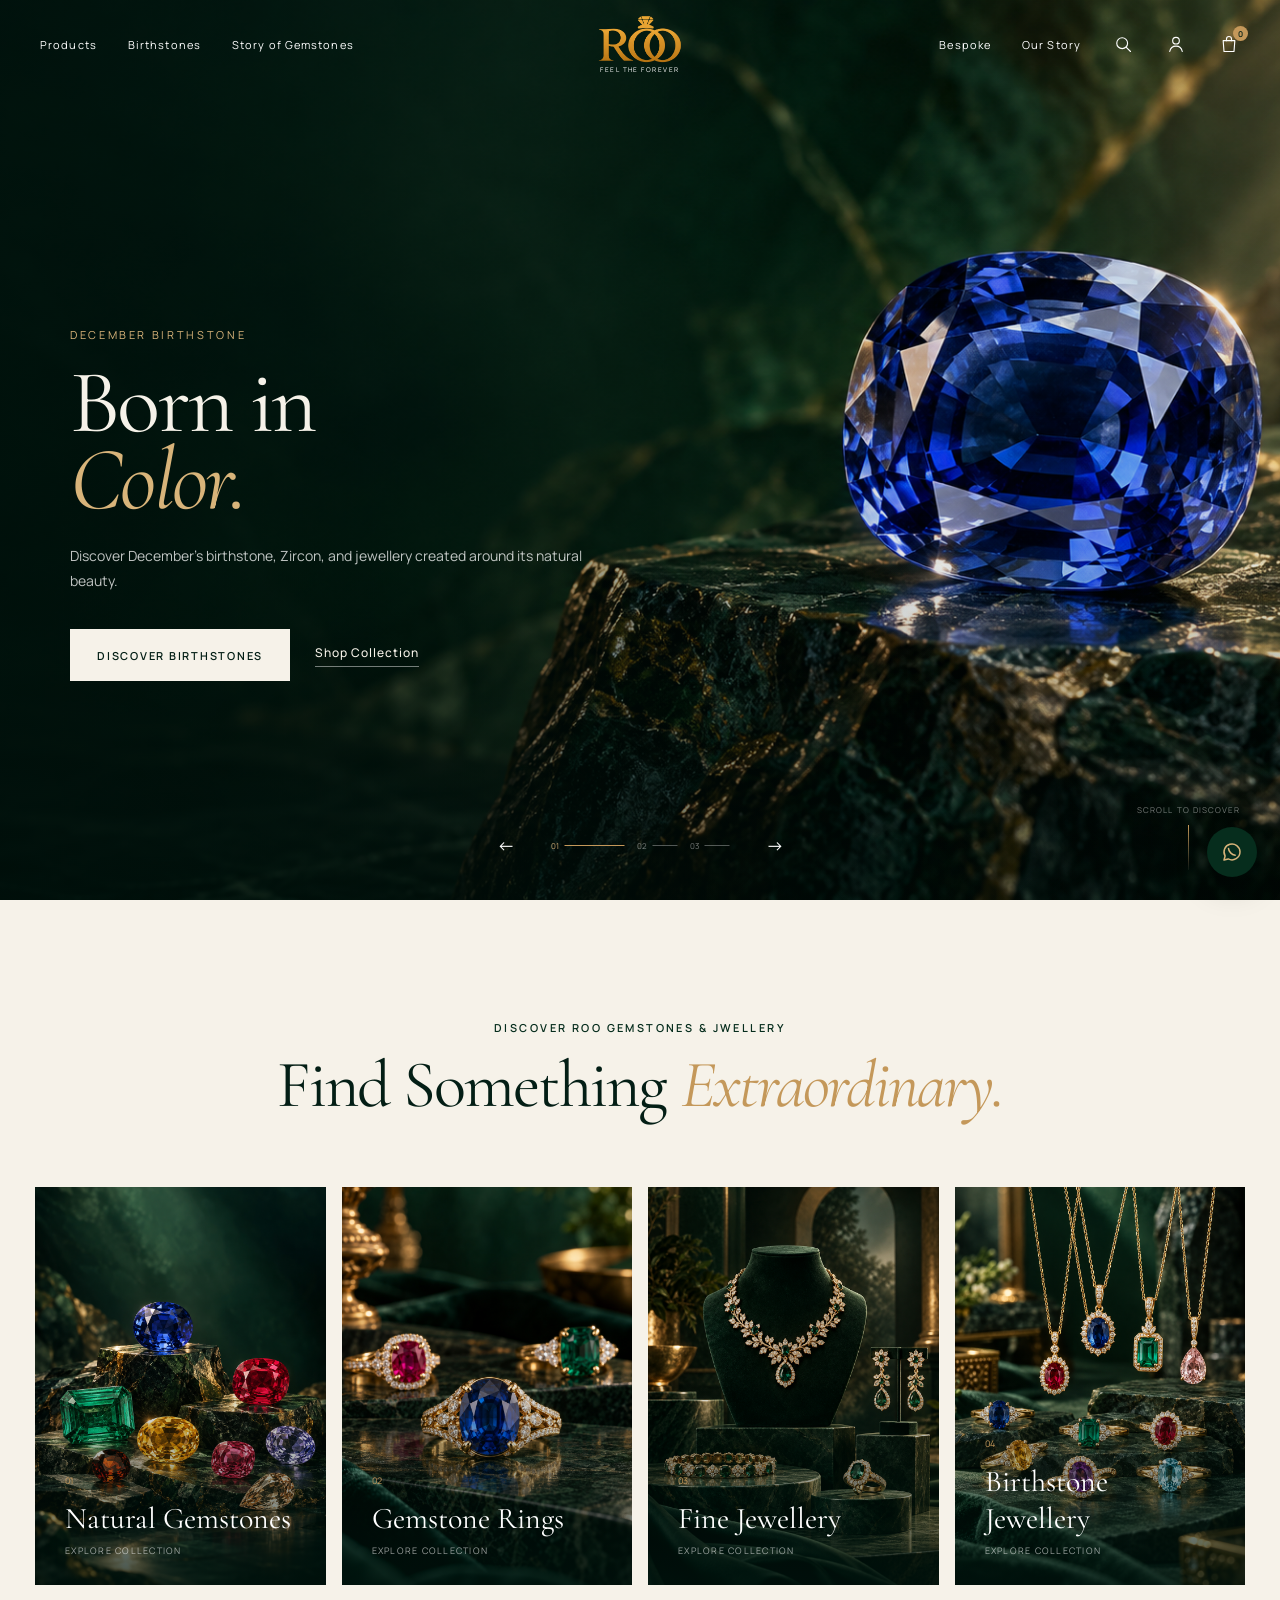
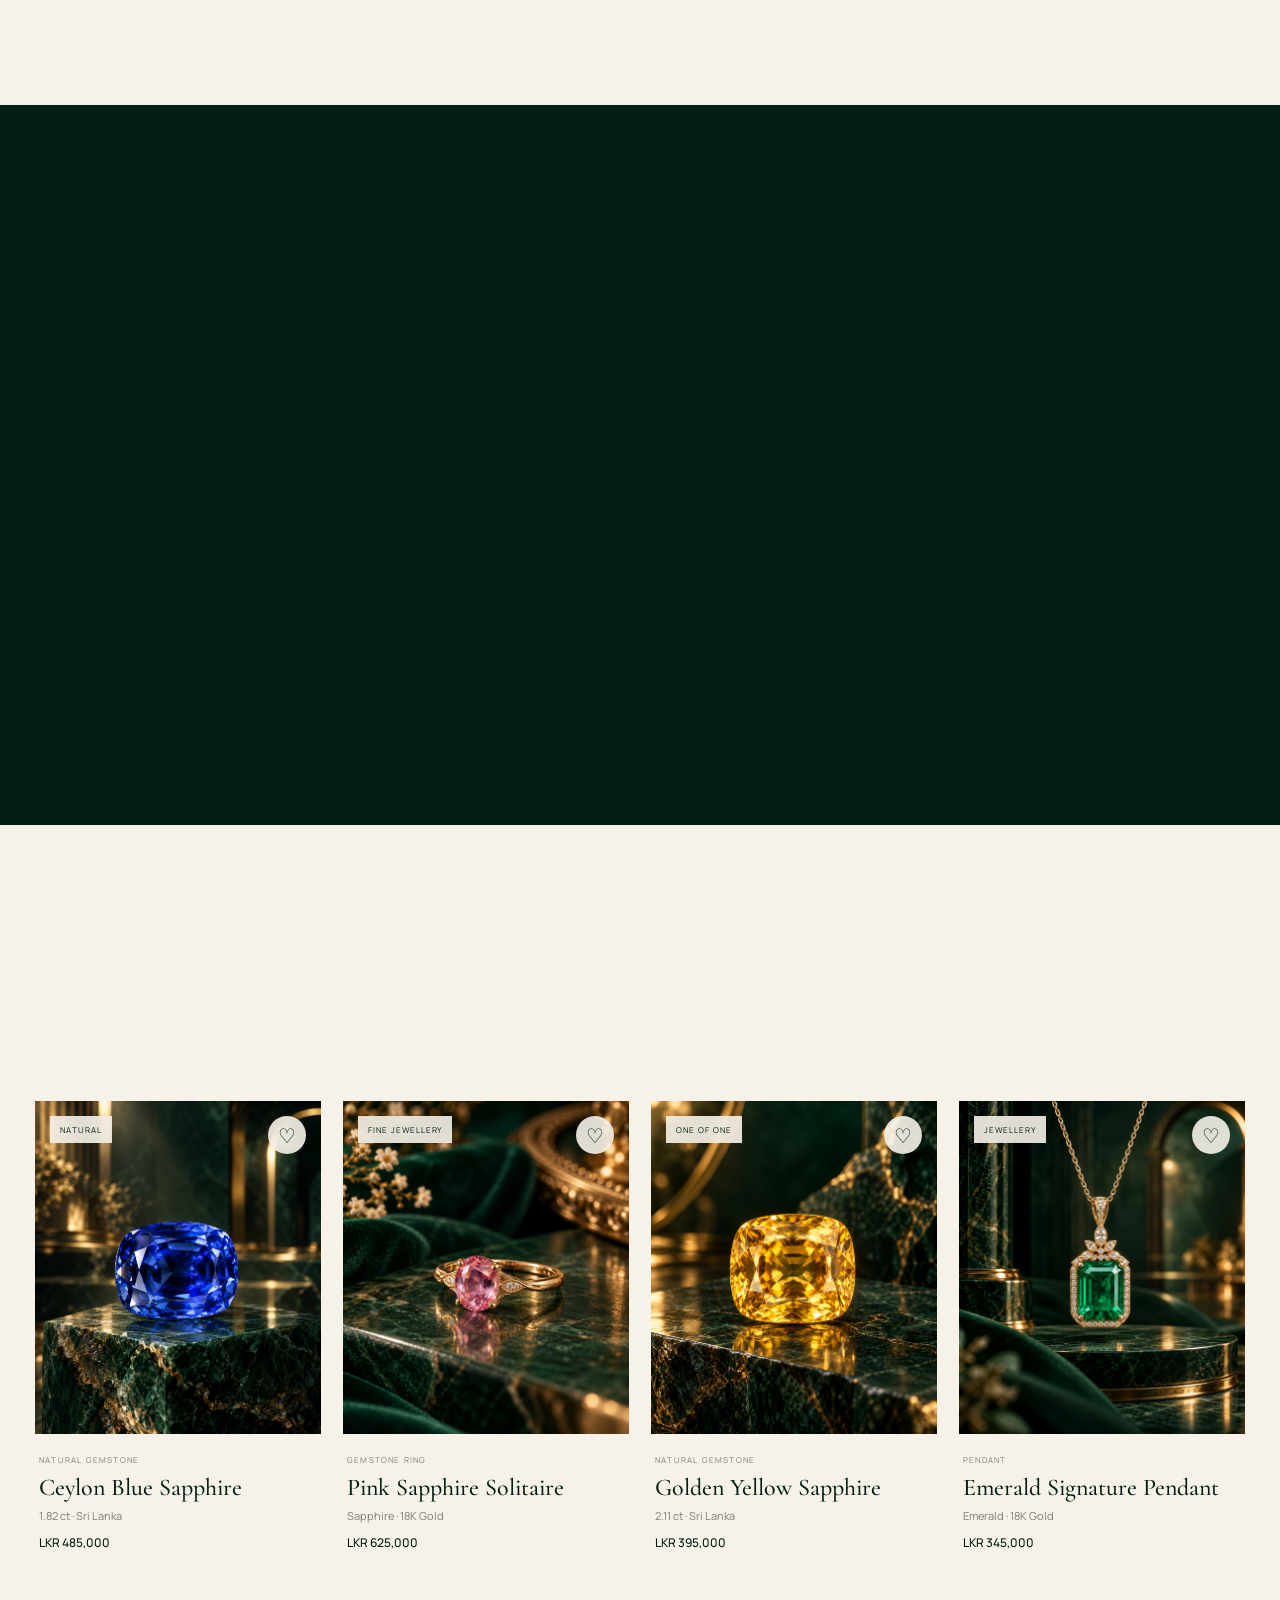
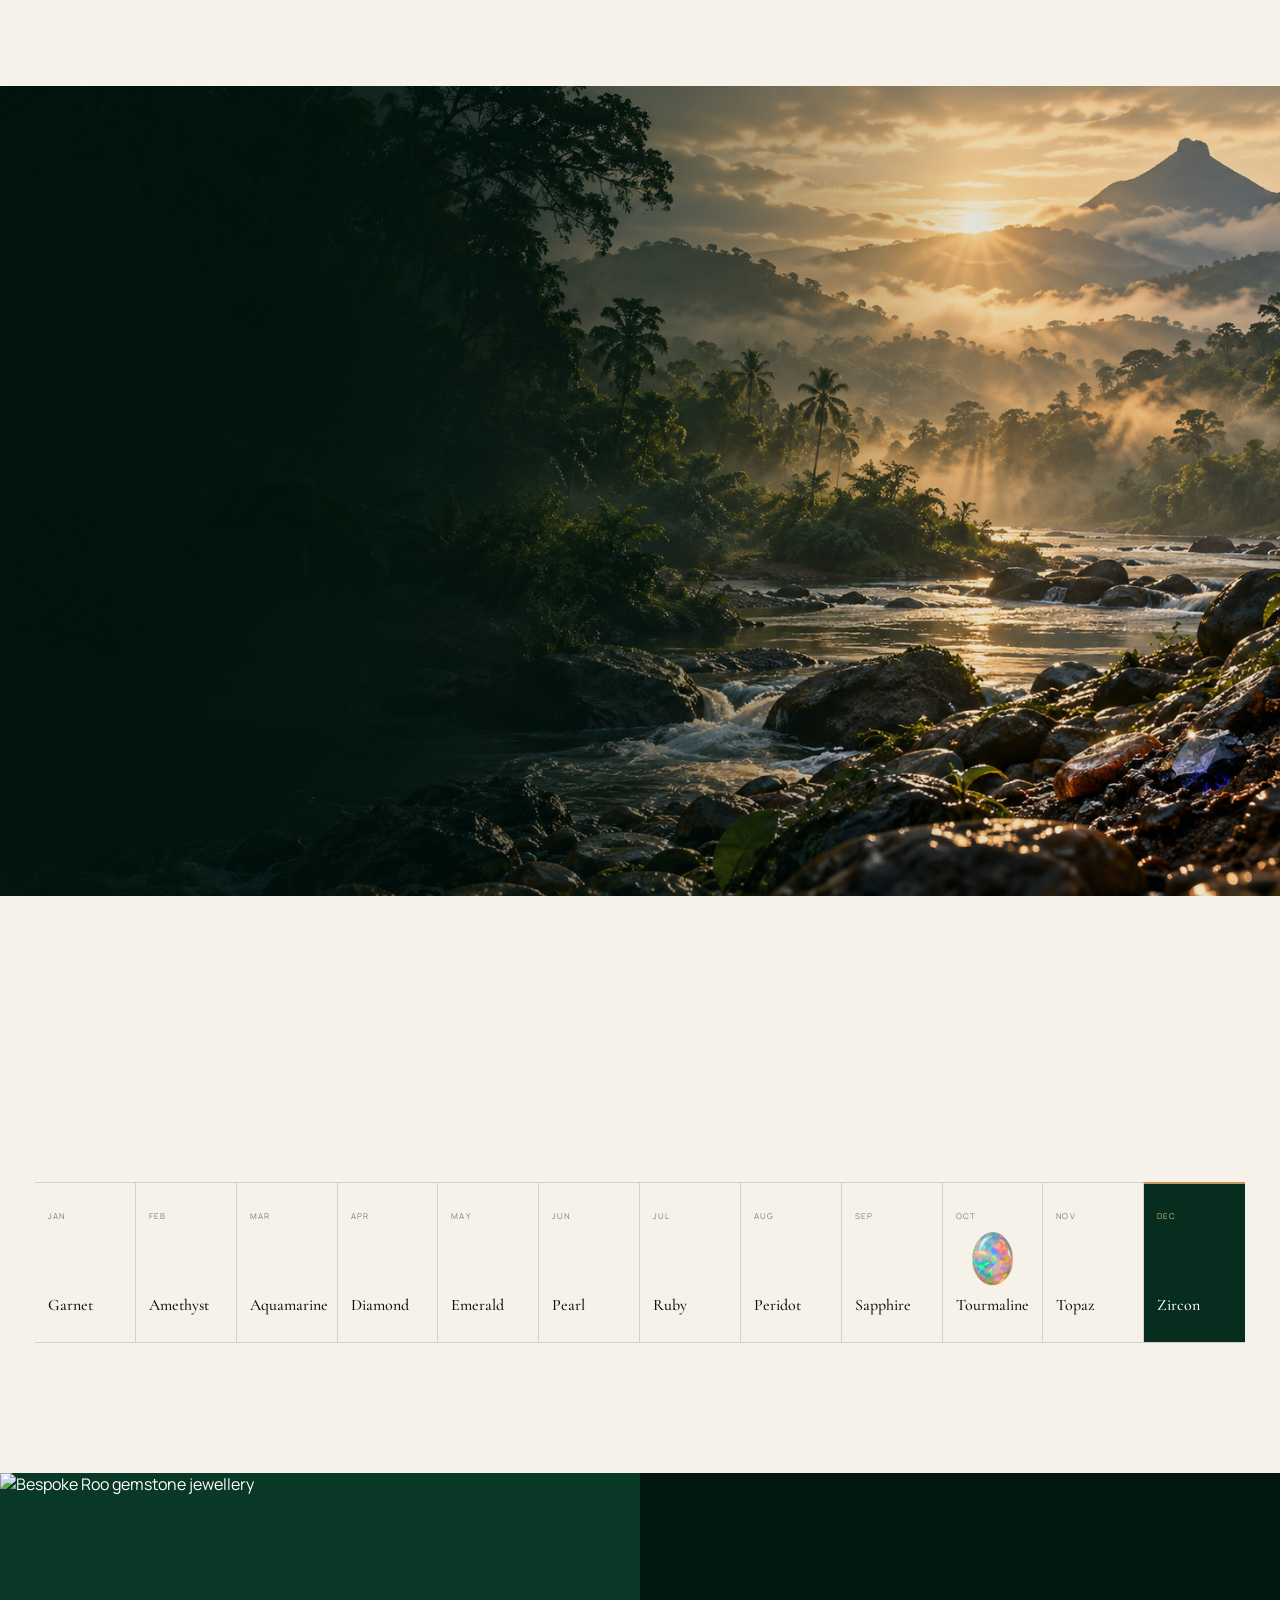
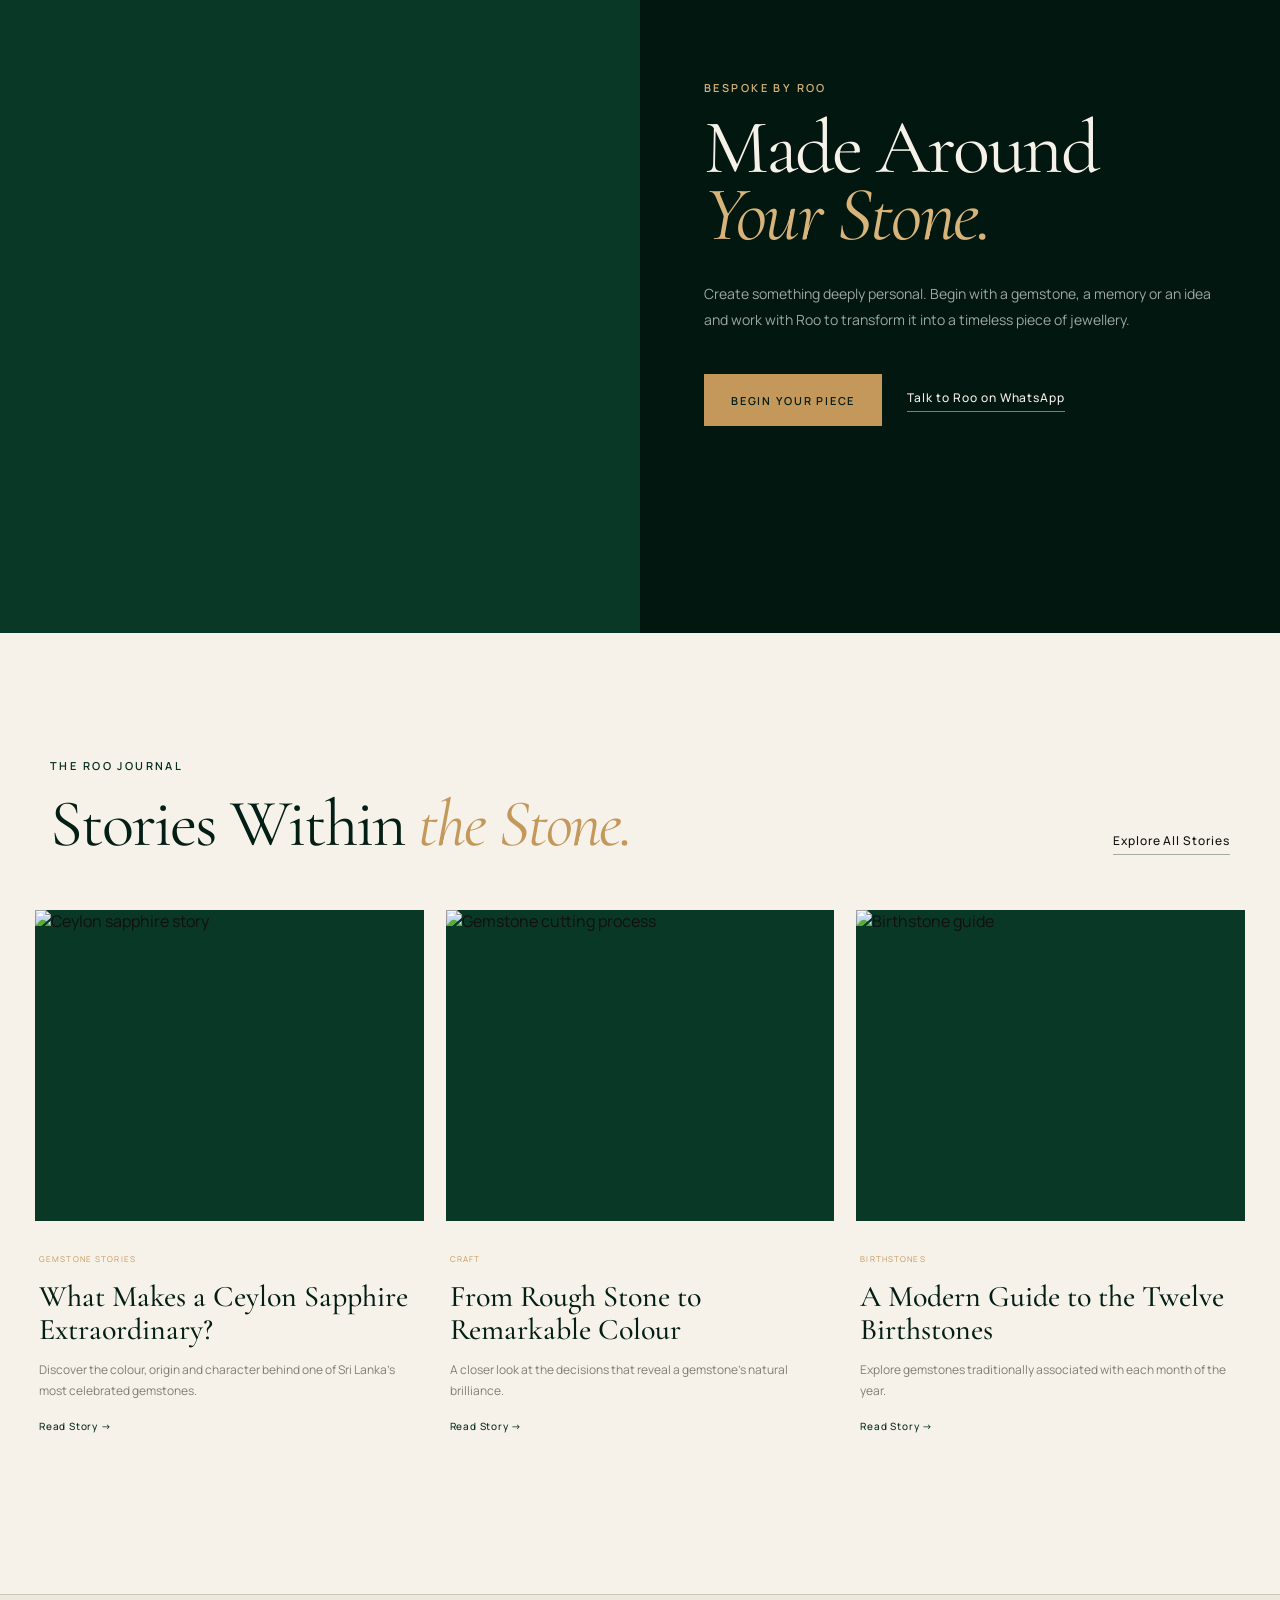
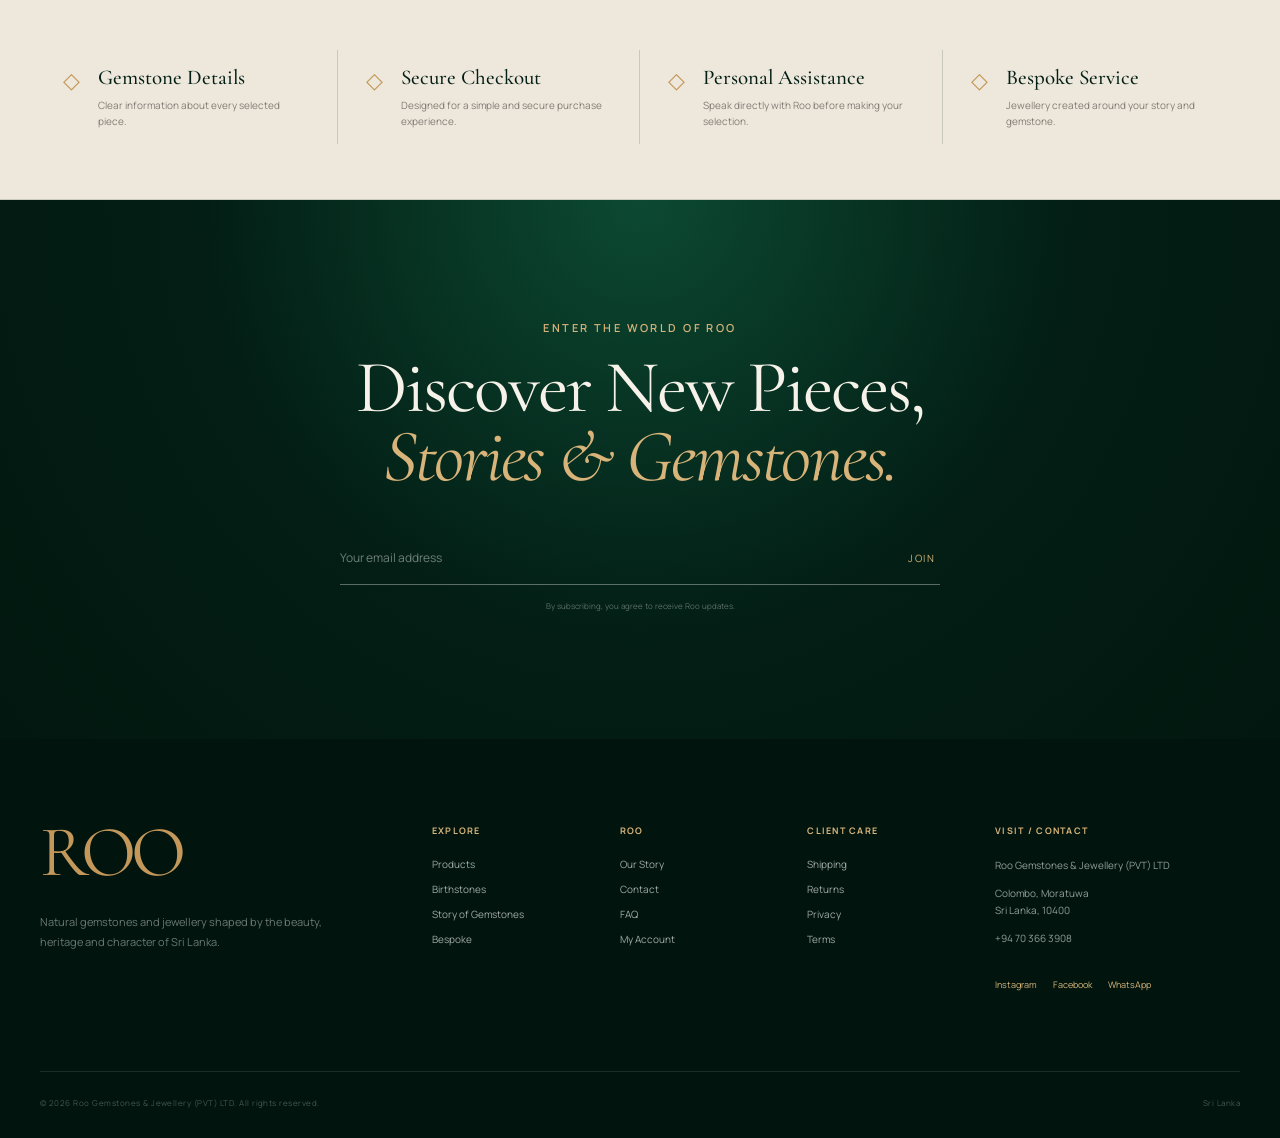
==== commit be1a8b4e: "Add birthstone links for each month" ====
--- a/index.html
+++ b/index.html
@@ -953,62 +953,75 @@
     <div class="months-track" id="monthsTrack">
 
         <a href="birthstones.html?month=january" data-month="0">
+            
             <span>JAN</span>
+            <div> <img src="assets/birthstones/january-garnet.png" alt=""> </div>
             <strong>Garnet</strong>
         </a>
 
         <a href="birthstones.html?month=february" data-month="1">
             <span>FEB</span>
+            <div> <img src="assets/birthstones/february-amethyst.png" alt=""> </div>
             <strong>Amethyst</strong>
         </a>
 
         <a href="birthstones.html?month=march" data-month="2">
             <span>MAR</span>
+            <div> <img src="assets/birthstones/march-aquamarine.png" alt=""> </div>
             <strong>Aquamarine</strong>
         </a>
 
         <a href="birthstones.html?month=april" data-month="3">
             <span>APR</span>
+            <div> <img src="assets/birthstones/april-diamond.png" alt=""> </div>
             <strong>Diamond</strong>
         </a>
 
         <a href="birthstones.html?month=may" data-month="4">
             <span>MAY</span>
+            <div> <img src="assets/birthstones/may-emerald.png" alt=""> </div>
             <strong>Emerald</strong>
         </a>
 
         <a href="birthstones.html?month=june" data-month="5">
             <span>JUN</span>
+            <div> <img src="assets/birthstones/june-pearl.png" alt=""> </div>
             <strong>Pearl</strong>
         </a>
 
         <a href="birthstones.html?month=july" data-month="6">
             <span>JUL</span>
+            <div> <img src="assets/birthstones/july-ruby.png" alt=""> </div>
             <strong>Ruby</strong>
         </a>
 
         <a href="birthstones.html?month=august" data-month="7">
             <span>AUG</span>
+            <div> <img src="assets/birthstones/august-peridot.png" alt=""> </div>
             <strong>Peridot</strong>
         </a>
 
         <a href="birthstones.html?month=september" data-month="8">
             <span>SEP</span>
+            <div> <img src="assets/birthstones/september-sapphire.png" alt=""> </div>
             <strong>Sapphire</strong>
         </a>
 
         <a href="birthstones.html?month=october" data-month="9">
             <span>OCT</span>
+            <div> <img src="assets/birthstones/october-tourmaline.png" alt=""> </div>
             <strong>Tourmaline</strong>
         </a>
 
         <a href="birthstones.html?month=november" data-month="10">
             <span>NOV</span>
+            <div> <img src="assets/birthstones/november-topaz.png" alt=""> </div>
             <strong>Topaz</strong>
         </a>
 
         <a href="birthstones.html?month=december" data-month="11">
             <span>DEC</span>
+            <div> <img src="assets/birthstones/december-zircon.png" alt=""> </div>
             <strong>Zircon</strong>
         </a>
 
@@ -1510,4 +1523,4 @@
 <script src="script.js"></script>
 
 </body>
-</html>+</html>
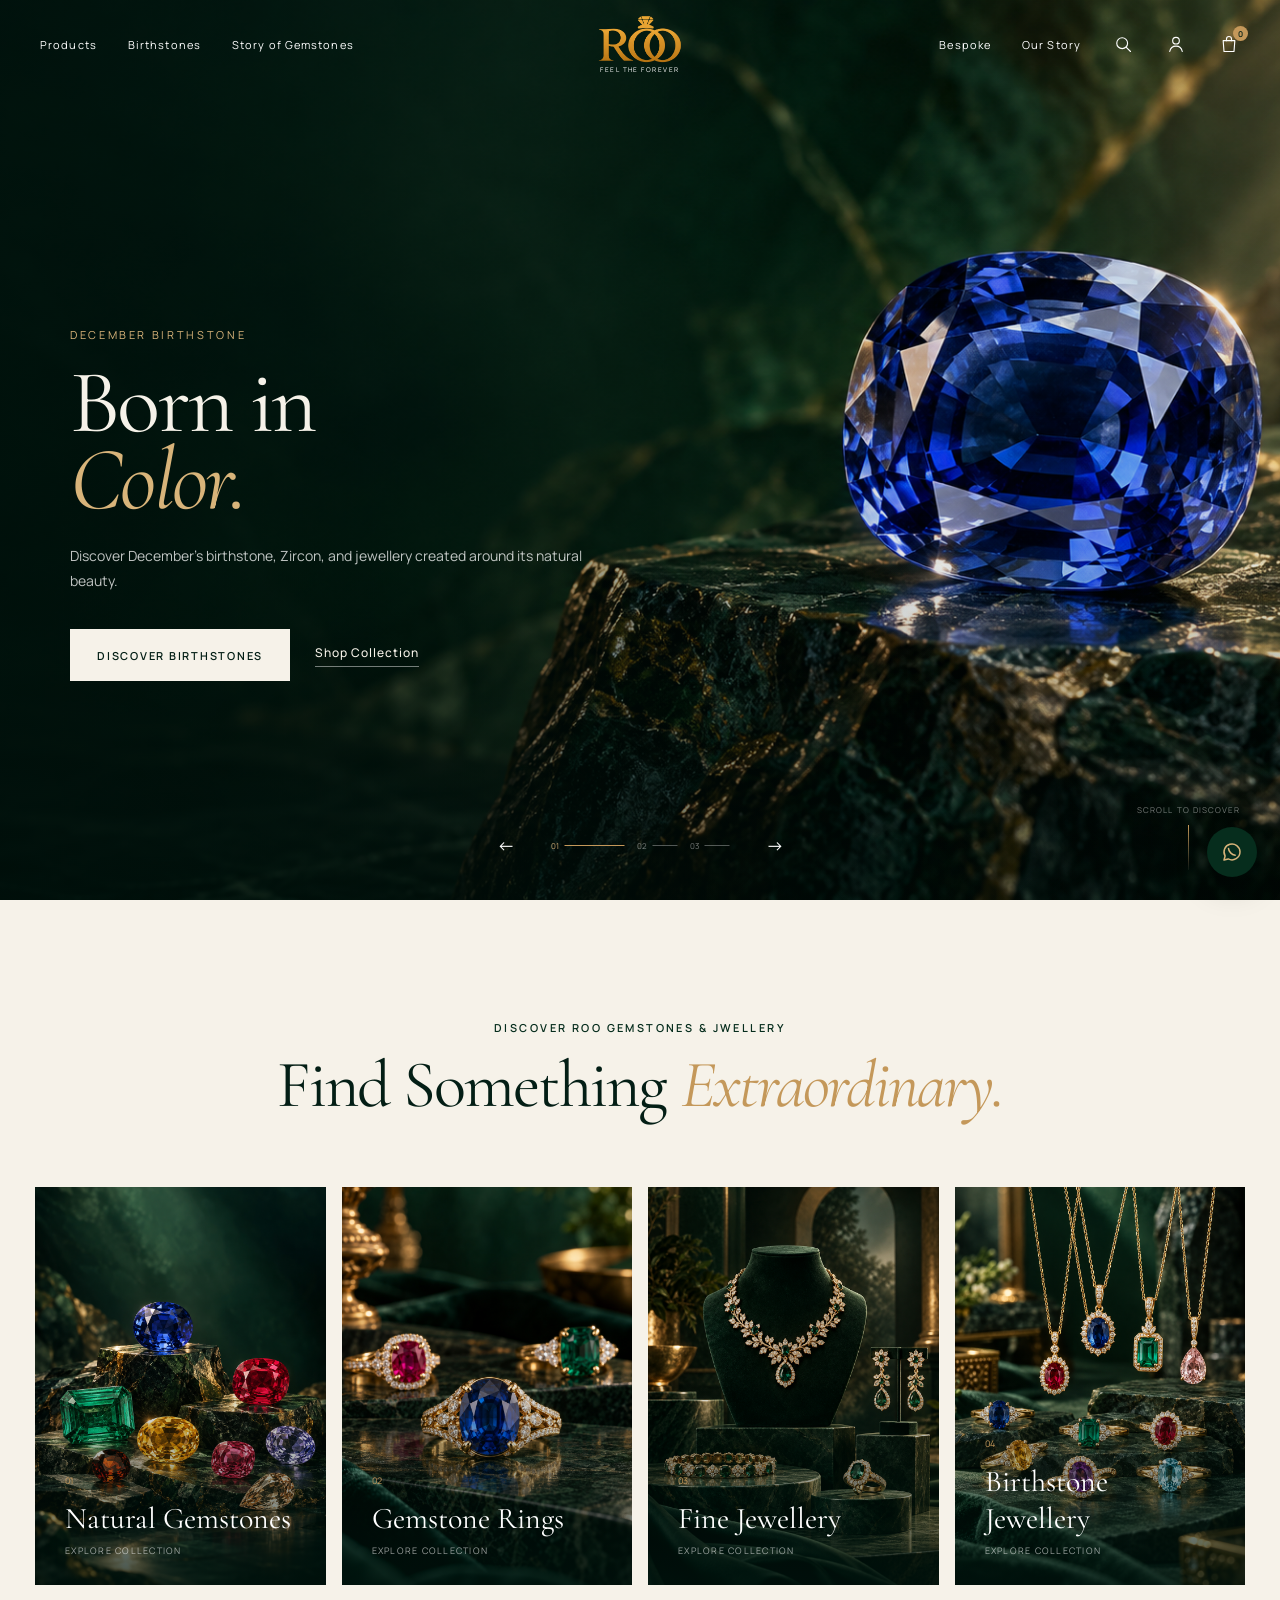
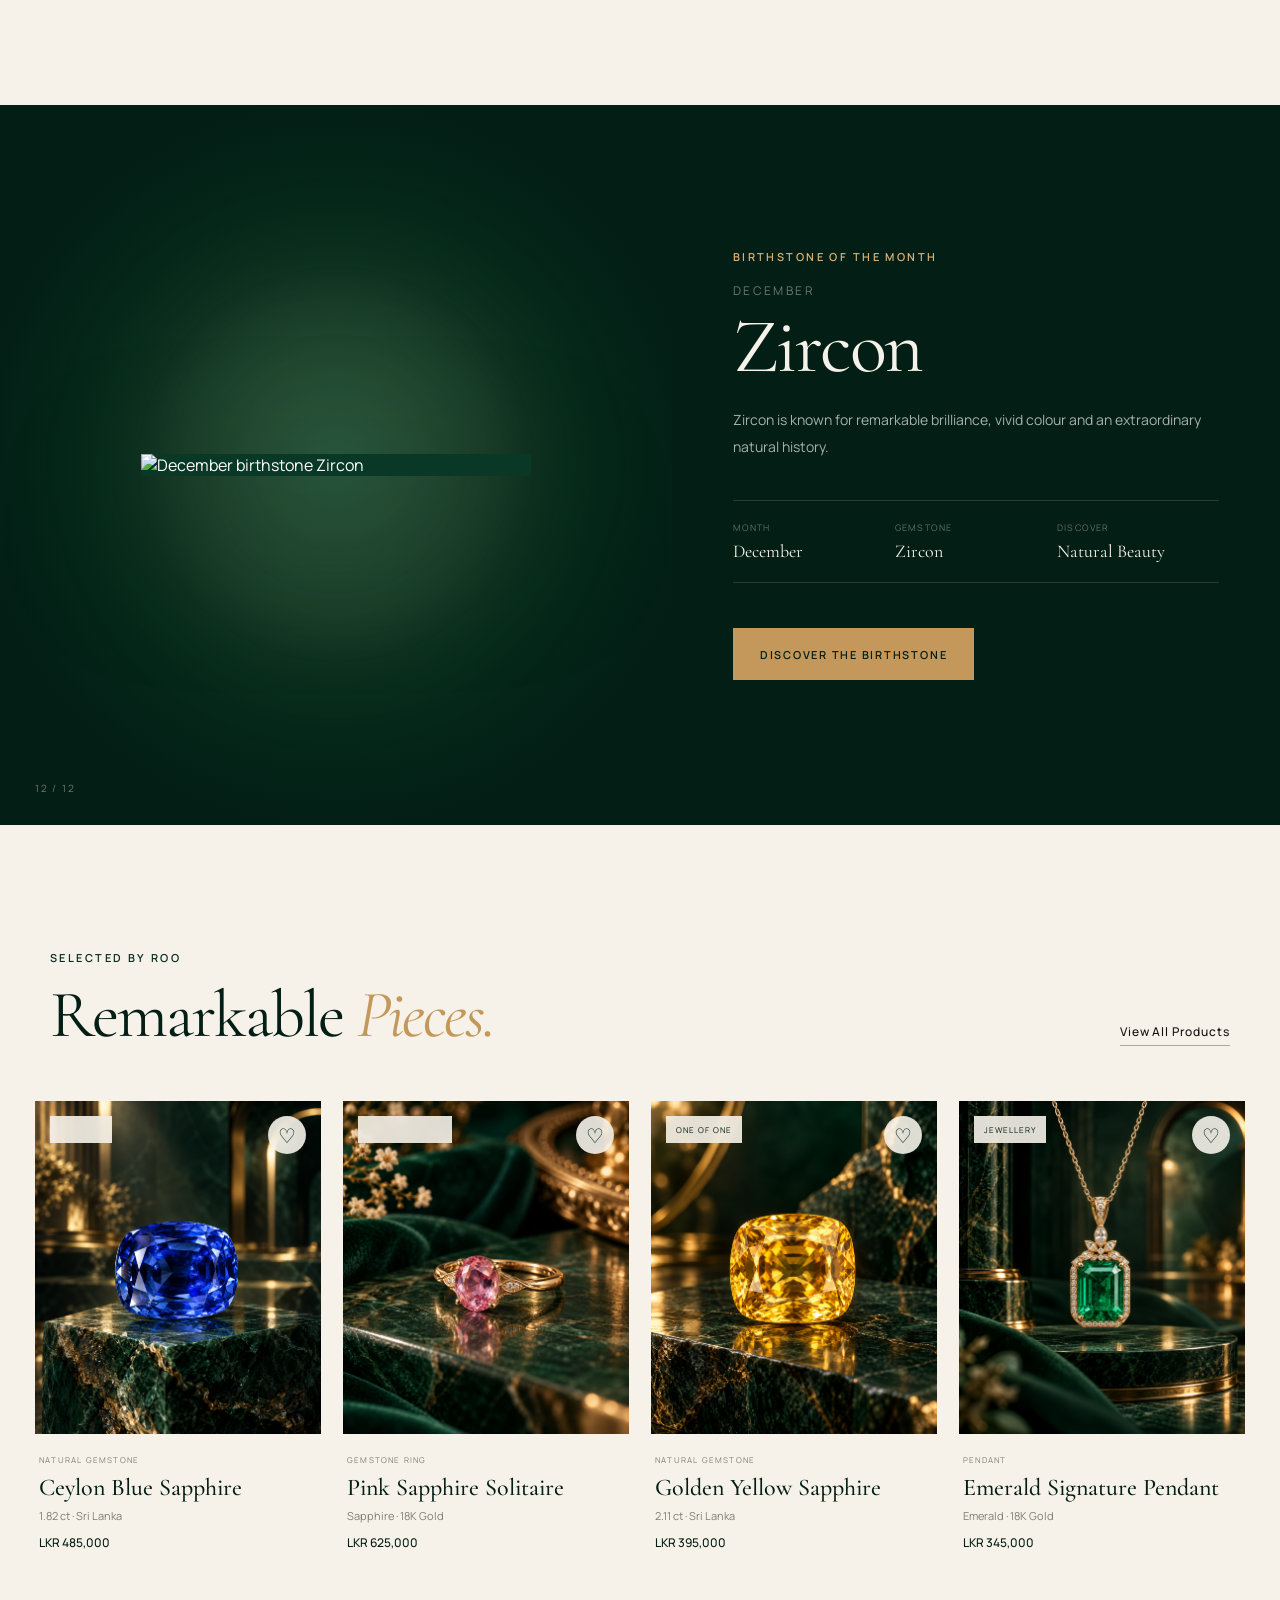
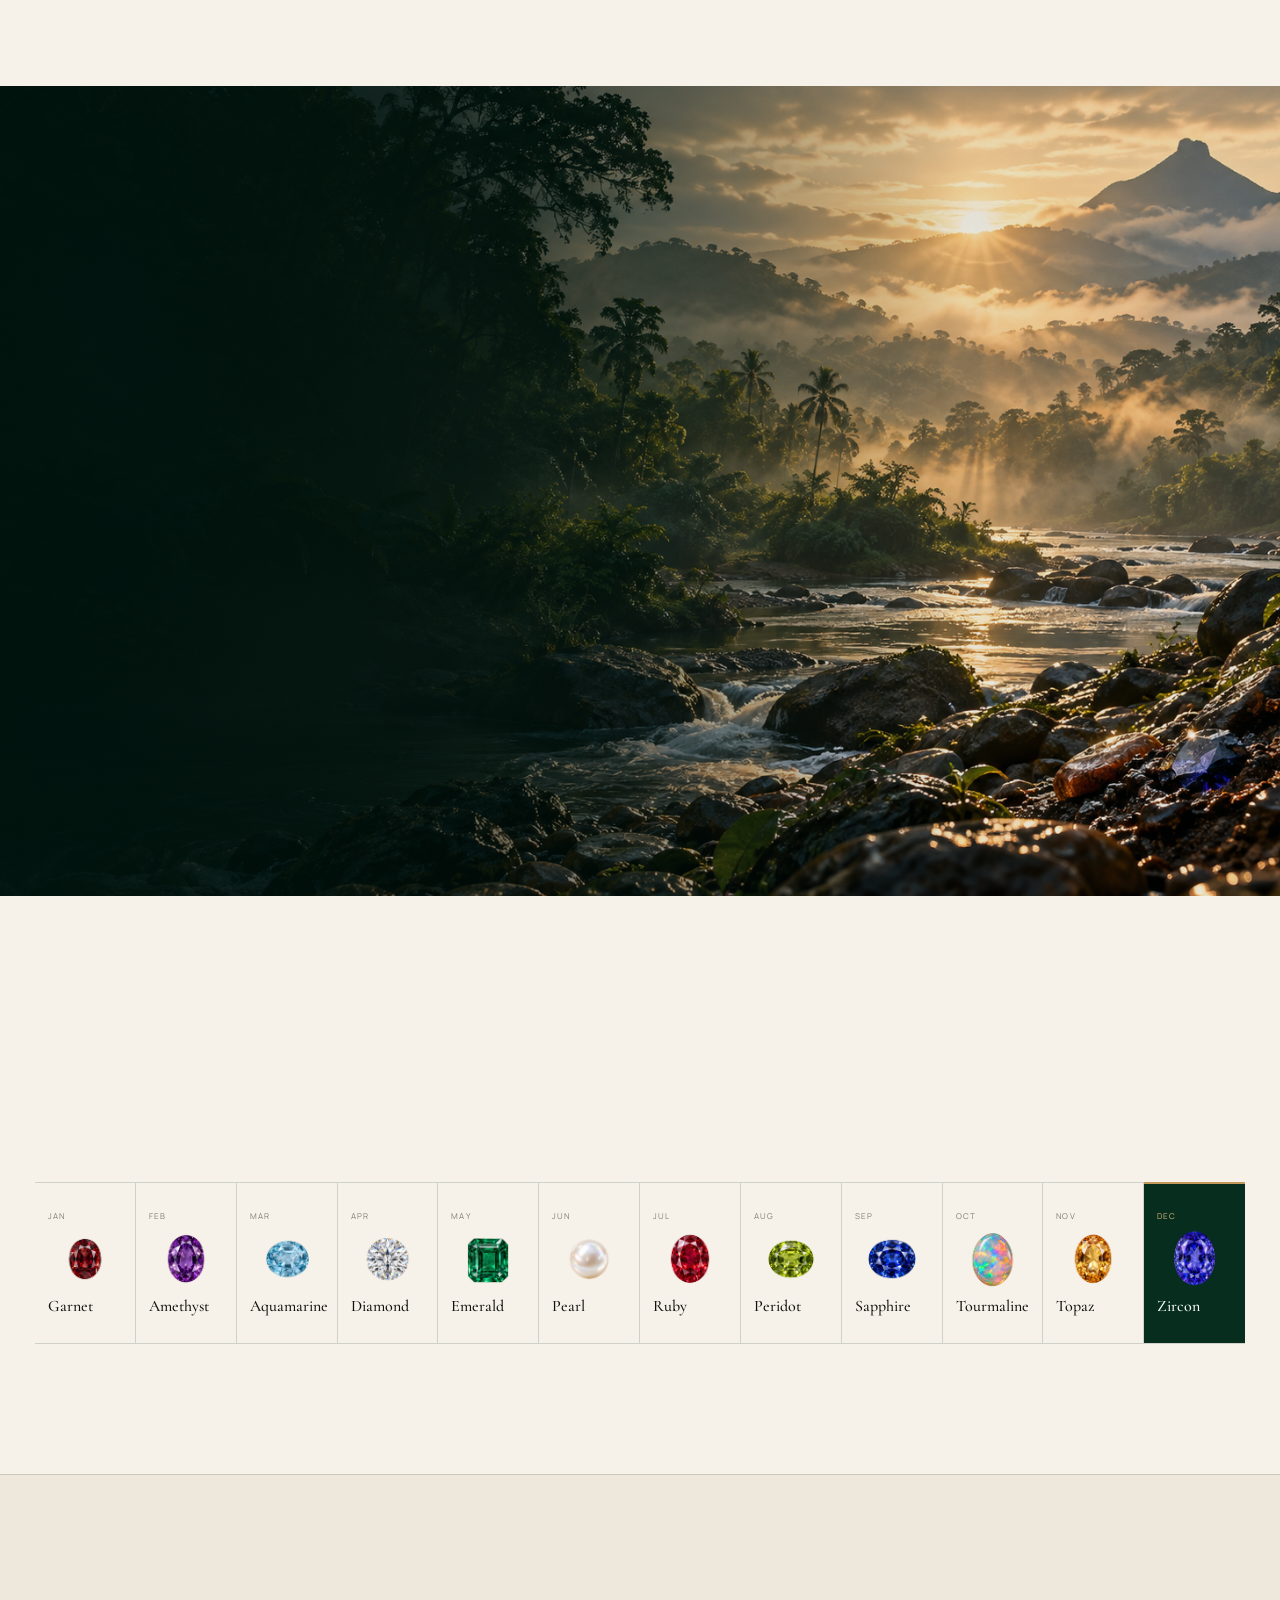
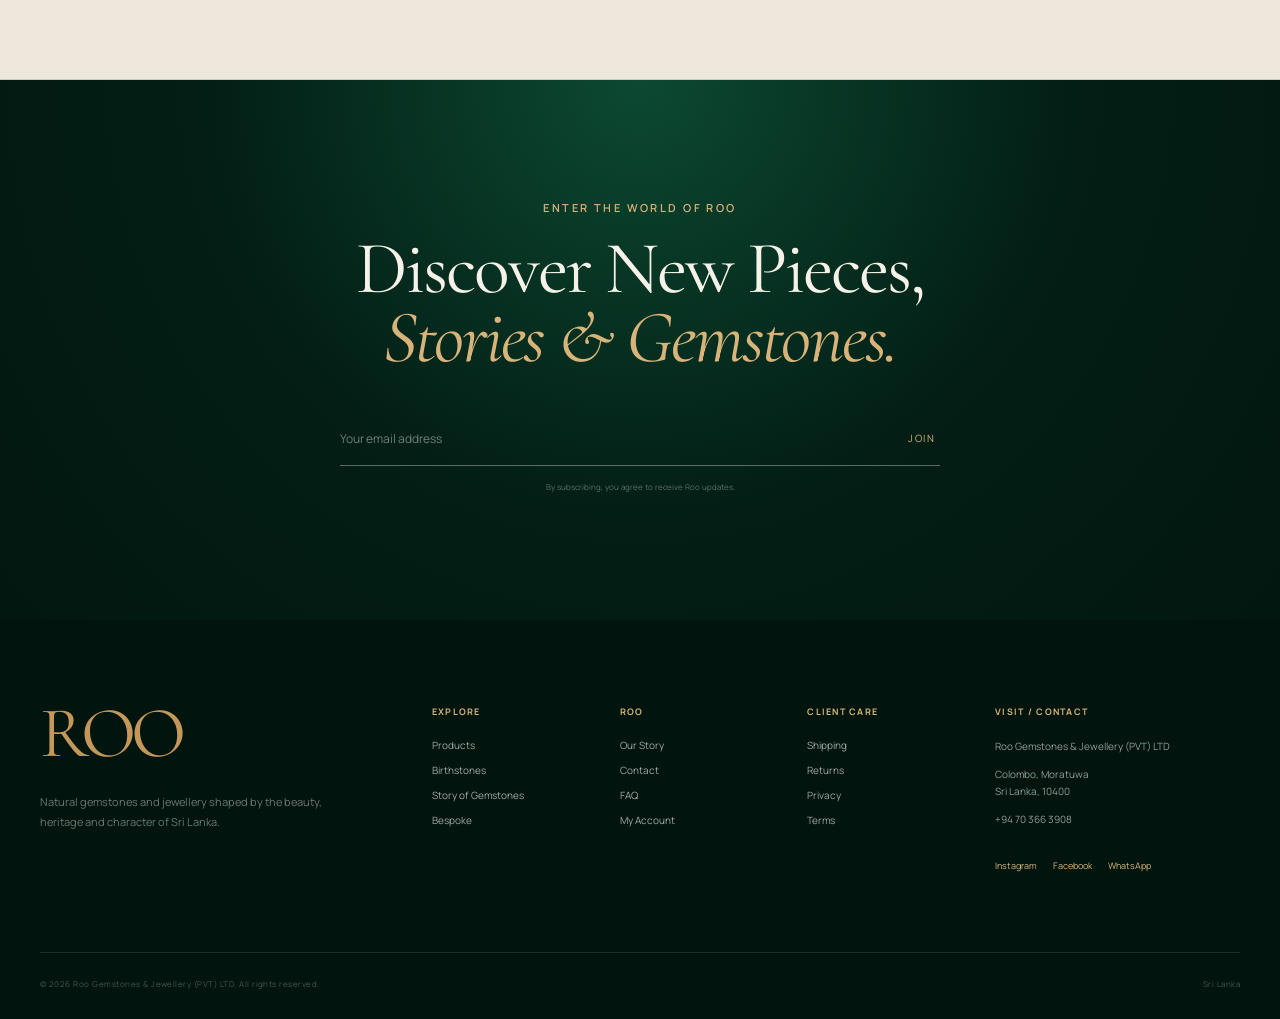
==== commit 98d7e7c2: "Modify bespoke image source and comment out sections Updated image source for bespoke jewellery and " ====
--- a/index.html
+++ b/index.html
@@ -1035,12 +1035,12 @@
      BESPOKE
 ========================================================= -->
 
-<section class="bespoke-section">
+<!-- <section class="bespoke-section">
 
     <div class="bespoke-image reveal">
 
         <img
-            src="assets/bespoke/bespoke-jewellery.webp"
+            src="assets/bespoke/bespoke-jewellery.png"
             alt="Bespoke Roo gemstone jewellery"
             loading="lazy"
         >
@@ -1088,14 +1088,14 @@
     </div>
 
 </section>
-
+ -->
 
 
 <!-- =========================================================
      JOURNAL
 ========================================================= -->
 
-<section class="journal-section section-light">
+<!-- <section class="journal-section section-light">
 
     <div class="section-heading-row reveal">
 
@@ -1234,7 +1234,7 @@
     </div>
 
 </section>
-
+ -->
 
 
 <!-- =========================================================
--- a/style.css
+++ b/style.css
@@ -494,16 +494,16 @@
 .mobile-menu {
     position: fixed;
     inset: 0;
-
     z-index: 900;
-
     visibility: hidden;
     pointer-events: none;
+    
 }
 
 .mobile-menu.active {
     visibility: visible;
     pointer-events: auto;
+    
 }
 
 .mobile-menu__background {
@@ -2048,7 +2048,7 @@
         width: 23px;
         height: 1px;
 
-        background: currentColor;
+        background: var(--ivory);
 
         transition:
             transform .4s ease,
@@ -2632,4 +2632,4 @@
         transform: none;
     }
 
-}+}
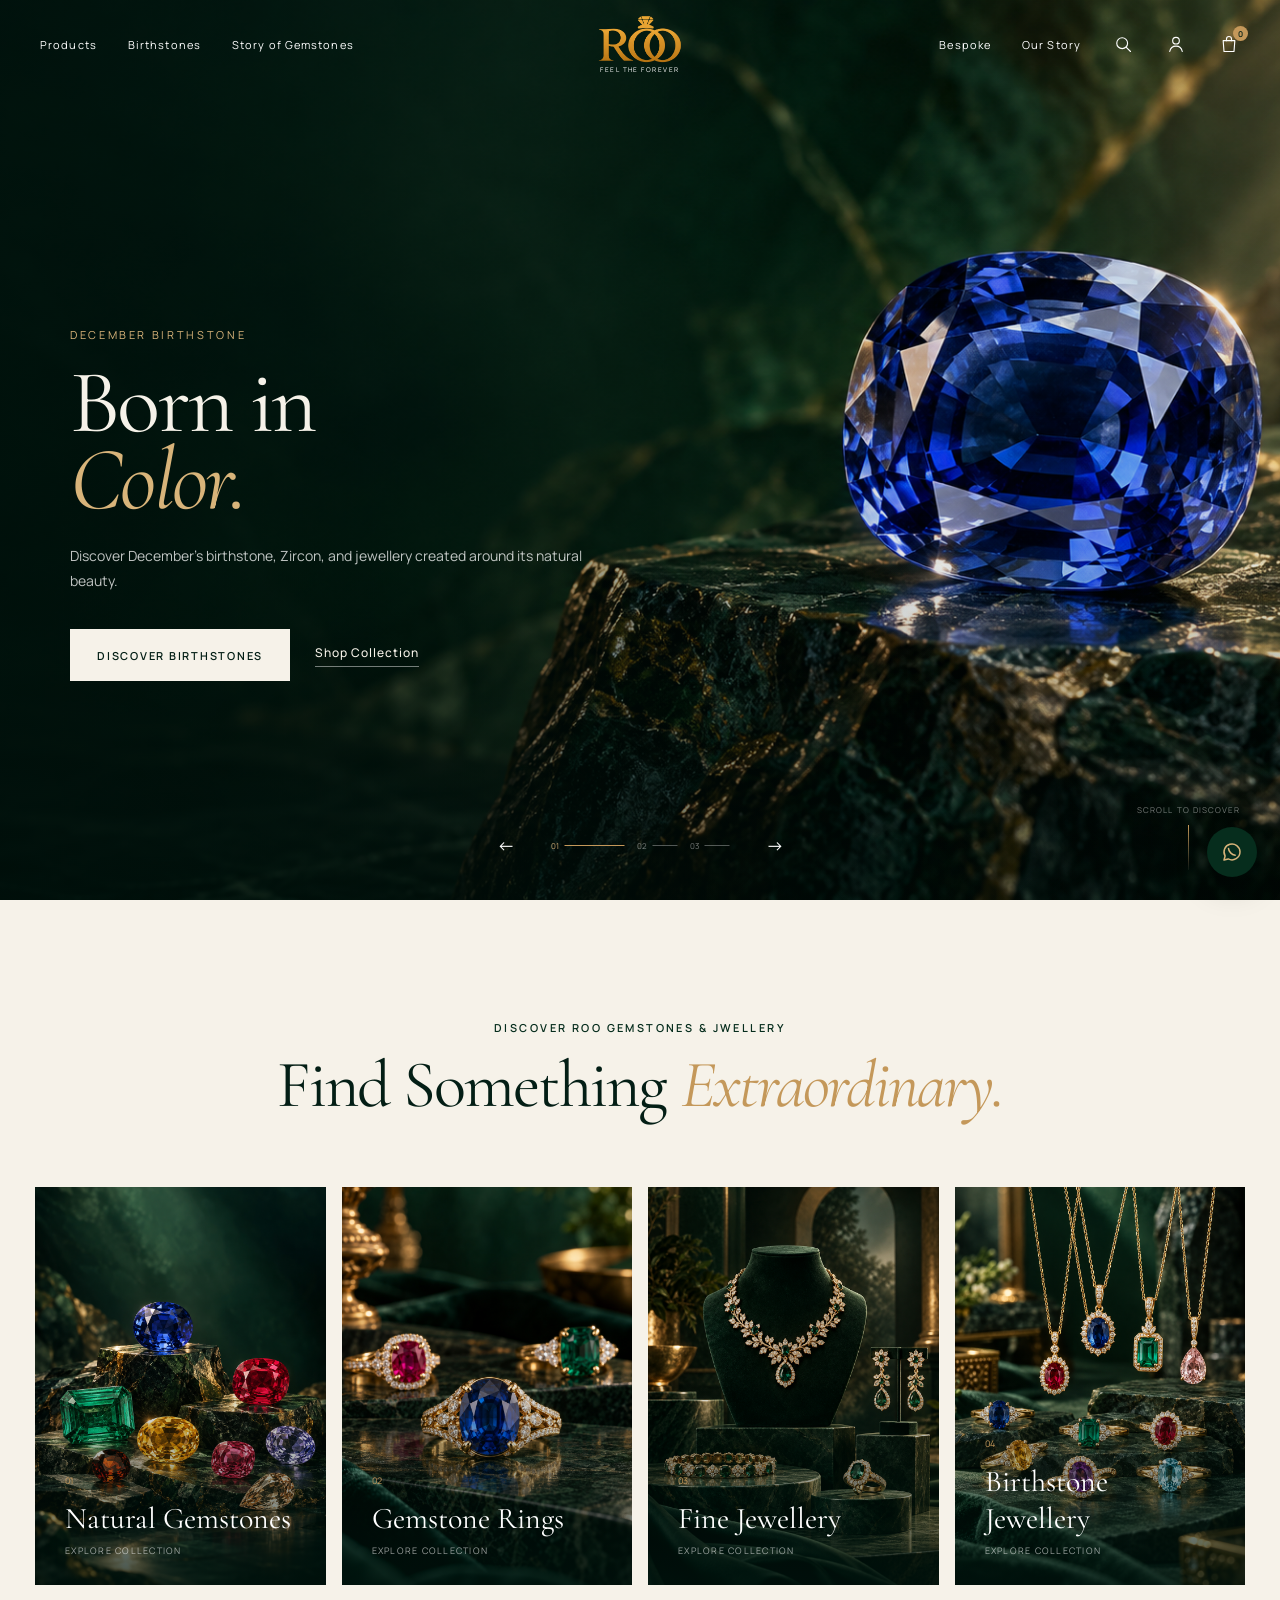
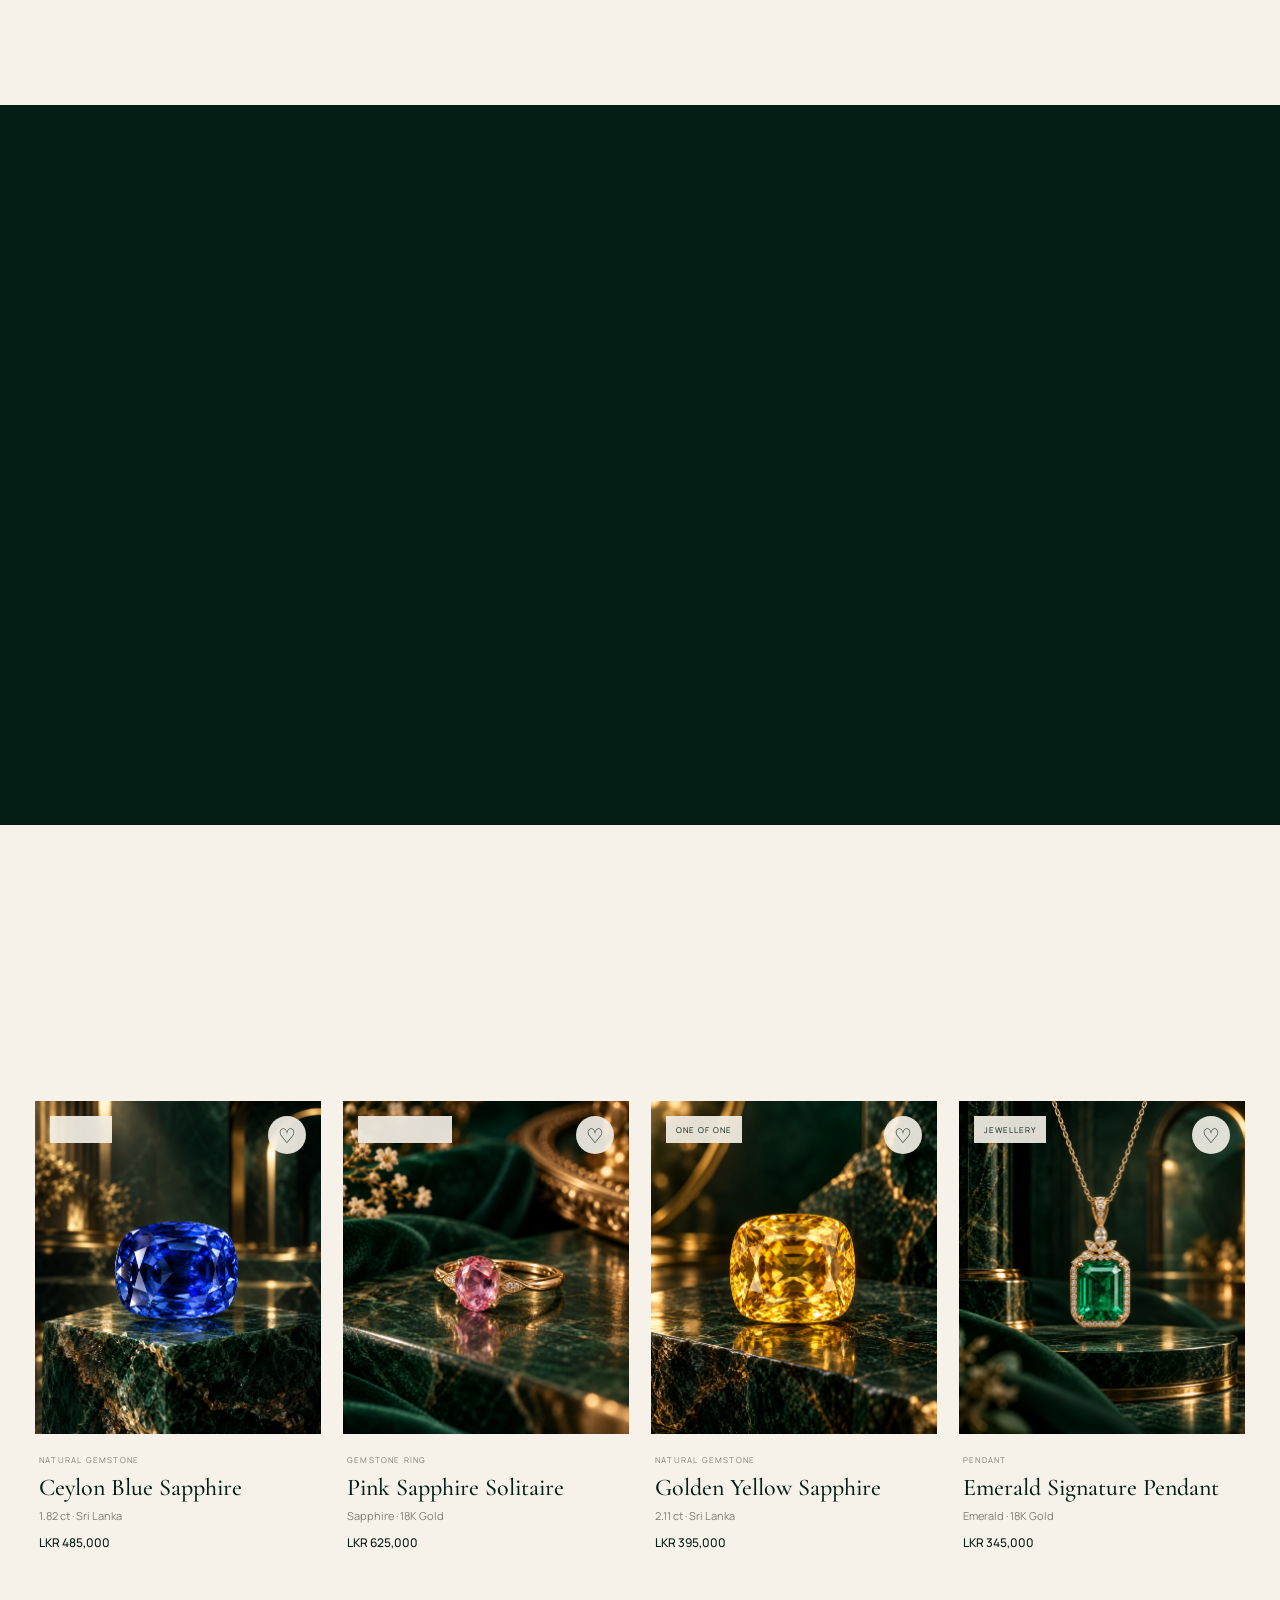
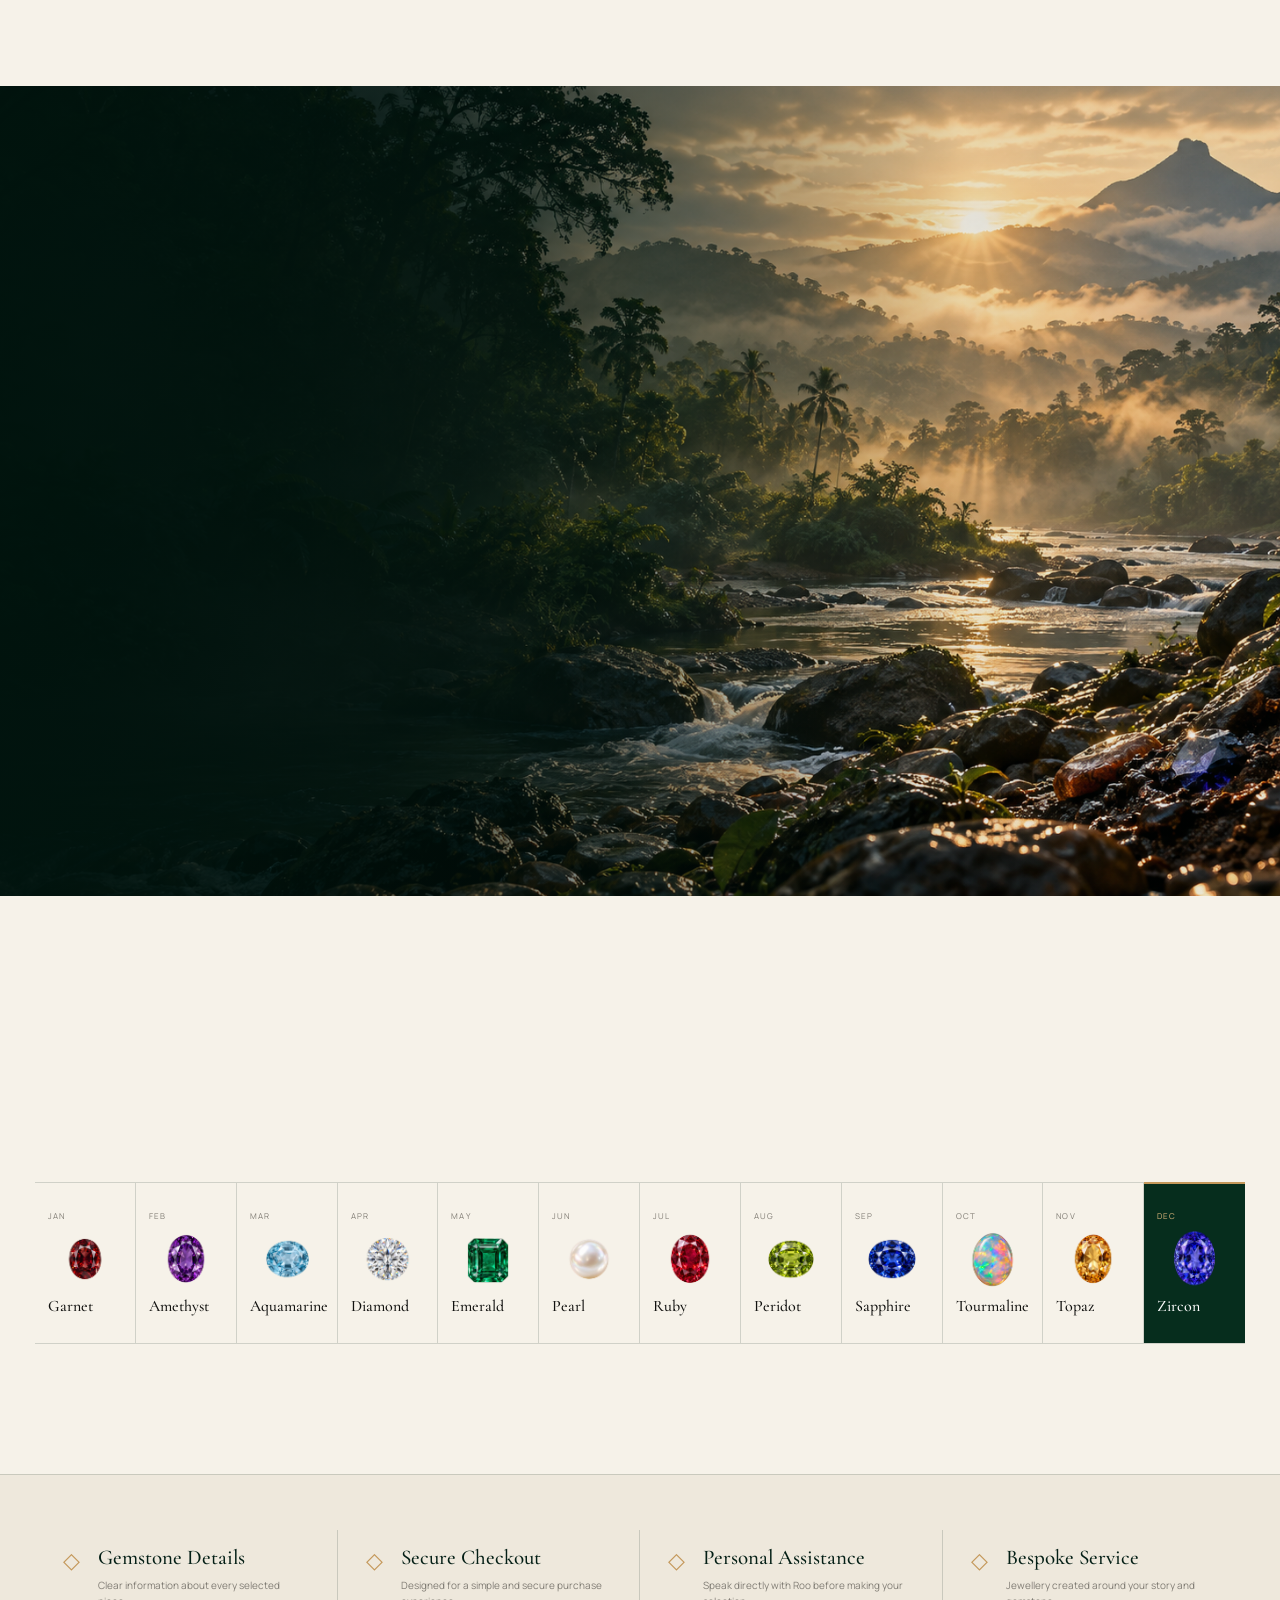
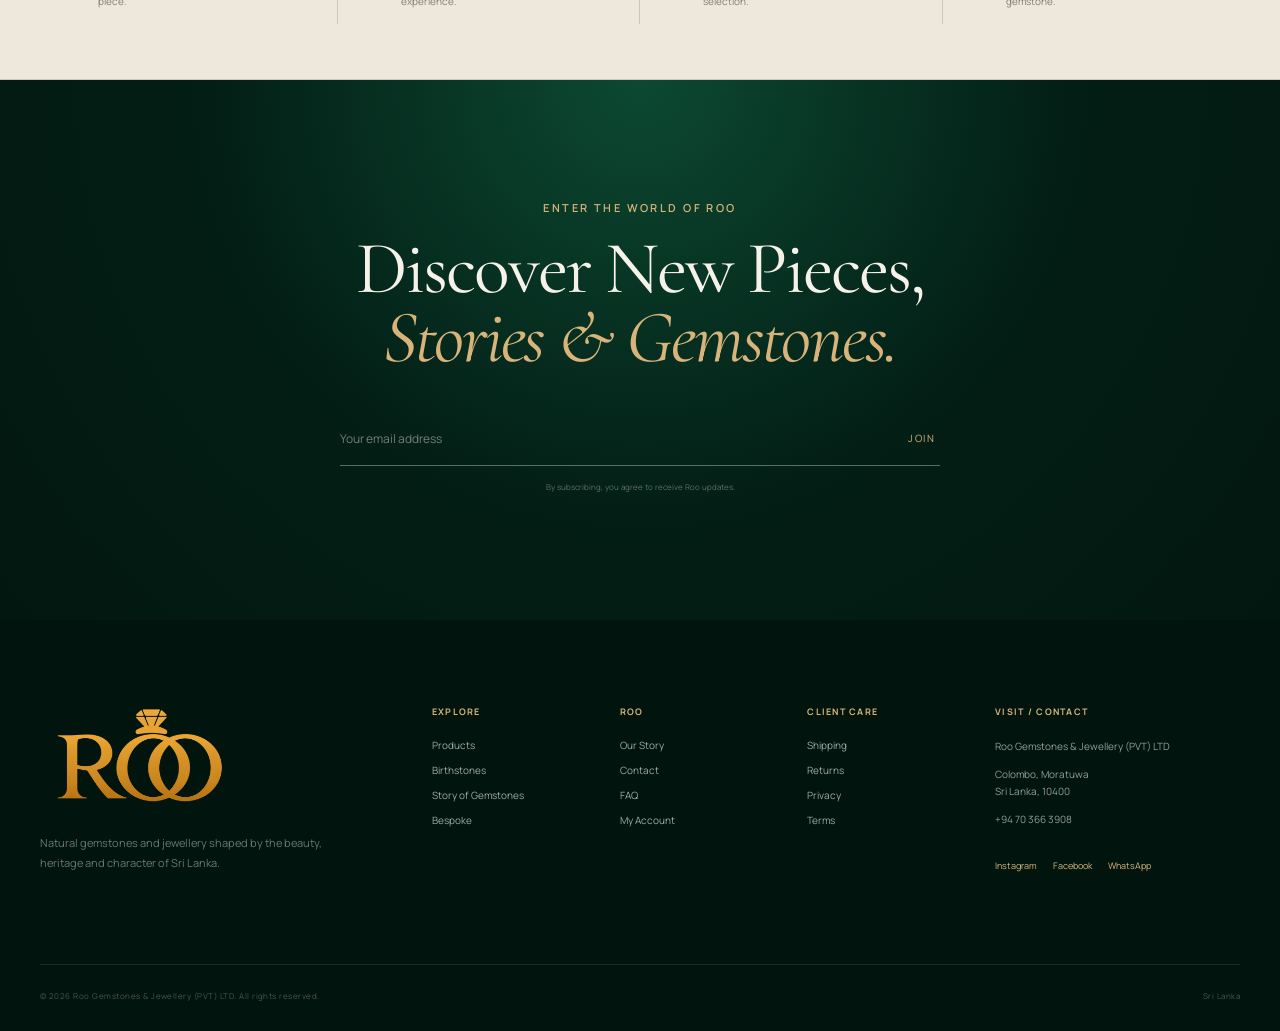
==== commit 87e8f827: "Update footer logo to use an image Replaced footer logo text with an image." ====
--- a/index.html
+++ b/index.html
@@ -1355,15 +1355,15 @@
 ========================================================= -->
 
 <footer class="site-footer">
-
     <div class="footer-top">
-
         <div class="footer-brand">
-
             <a href="index.html">
-                <span class="footer-logo">
-                    ROO
-                </span>
+                <div class="footer-logo">
+                    <img
+                        src="assets/logo/Logo_1.png"
+                        alt="Roo Gemstones & Jewellery Logo"
+                    >
+                </div>
             </a>
 
             <p>
--- a/style.css
+++ b/style.css
@@ -1842,12 +1842,7 @@
 }
 
 .footer-logo {
-    color: var(--gold);
-
-    font-family: var(--font-serif);
-    font-size: 72px;
-    line-height: .8;
-    letter-spacing: -.06em;
+    width: 200px;
 }
 
 .footer-brand p {
@@ -2557,7 +2552,7 @@
     }
 
     .footer-logo {
-        font-size: 65px;
+        width: 175px;
     }
 
     .footer-bottom {
